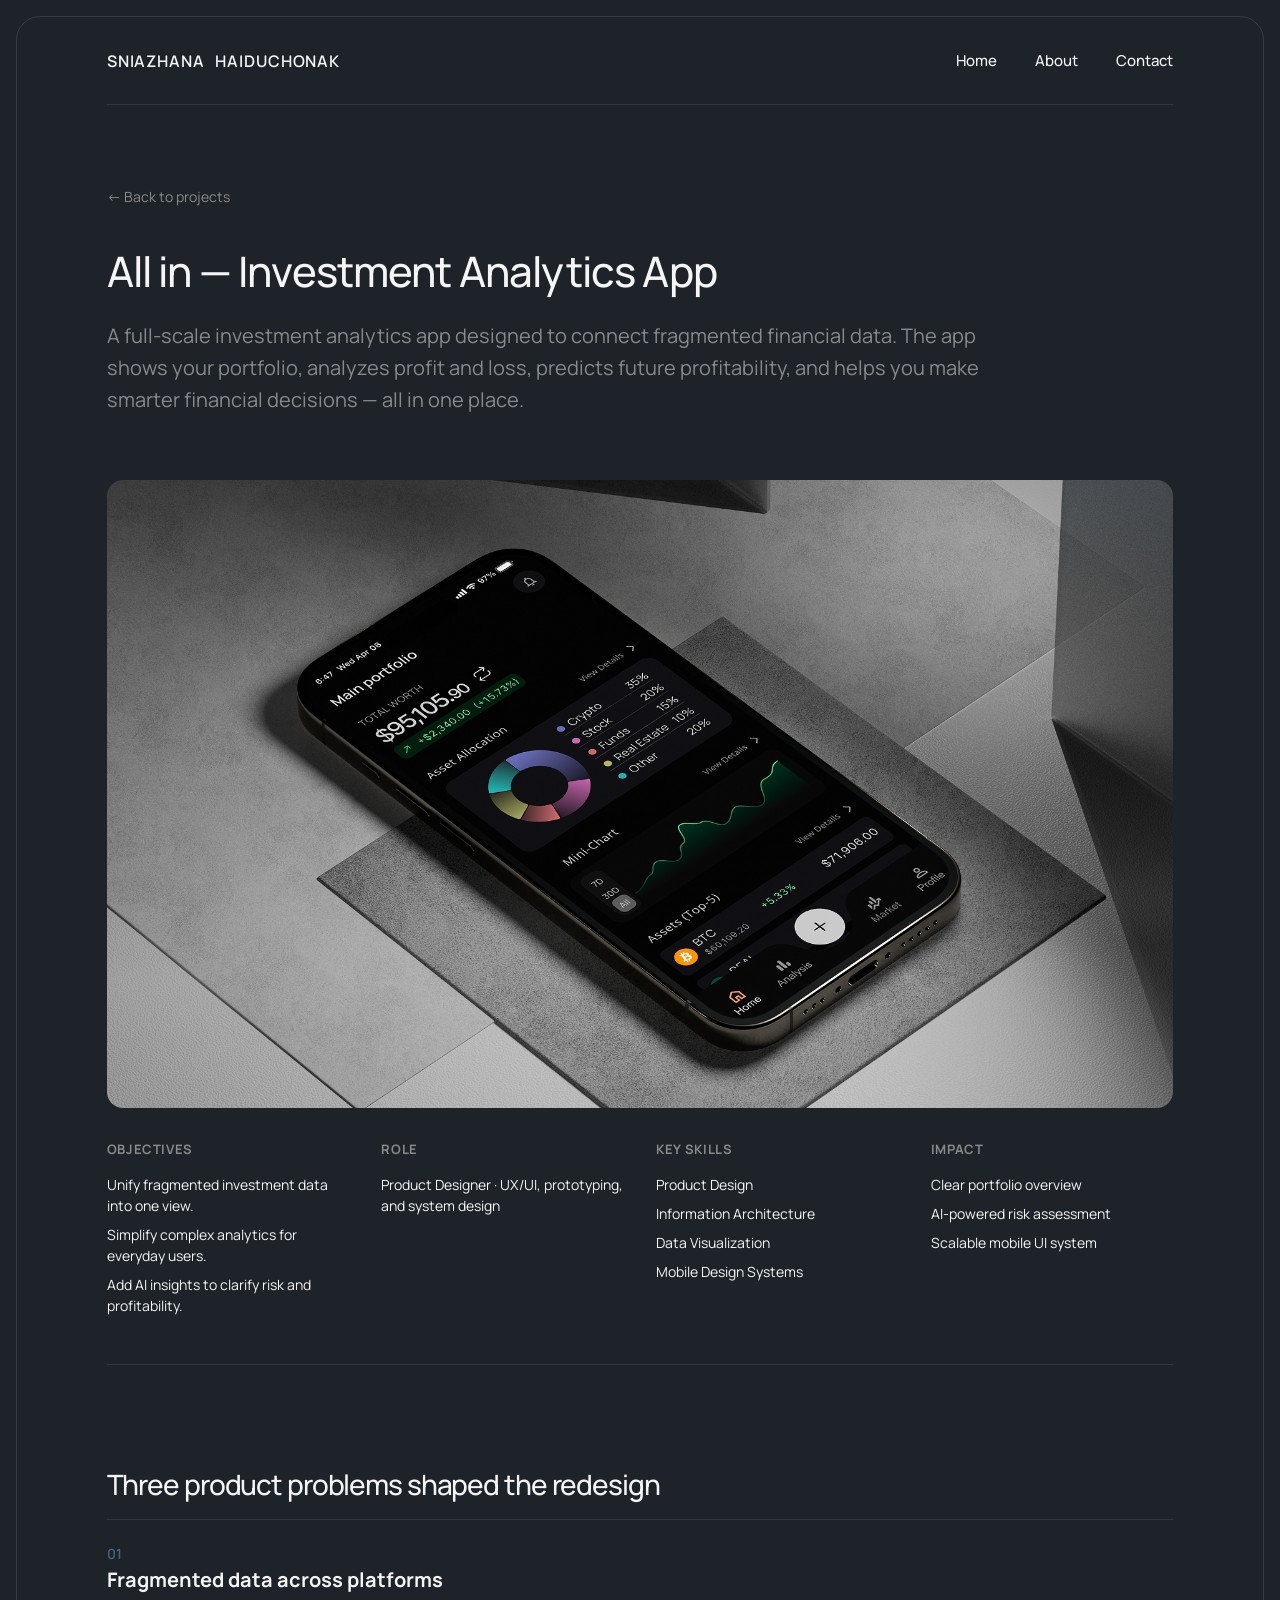
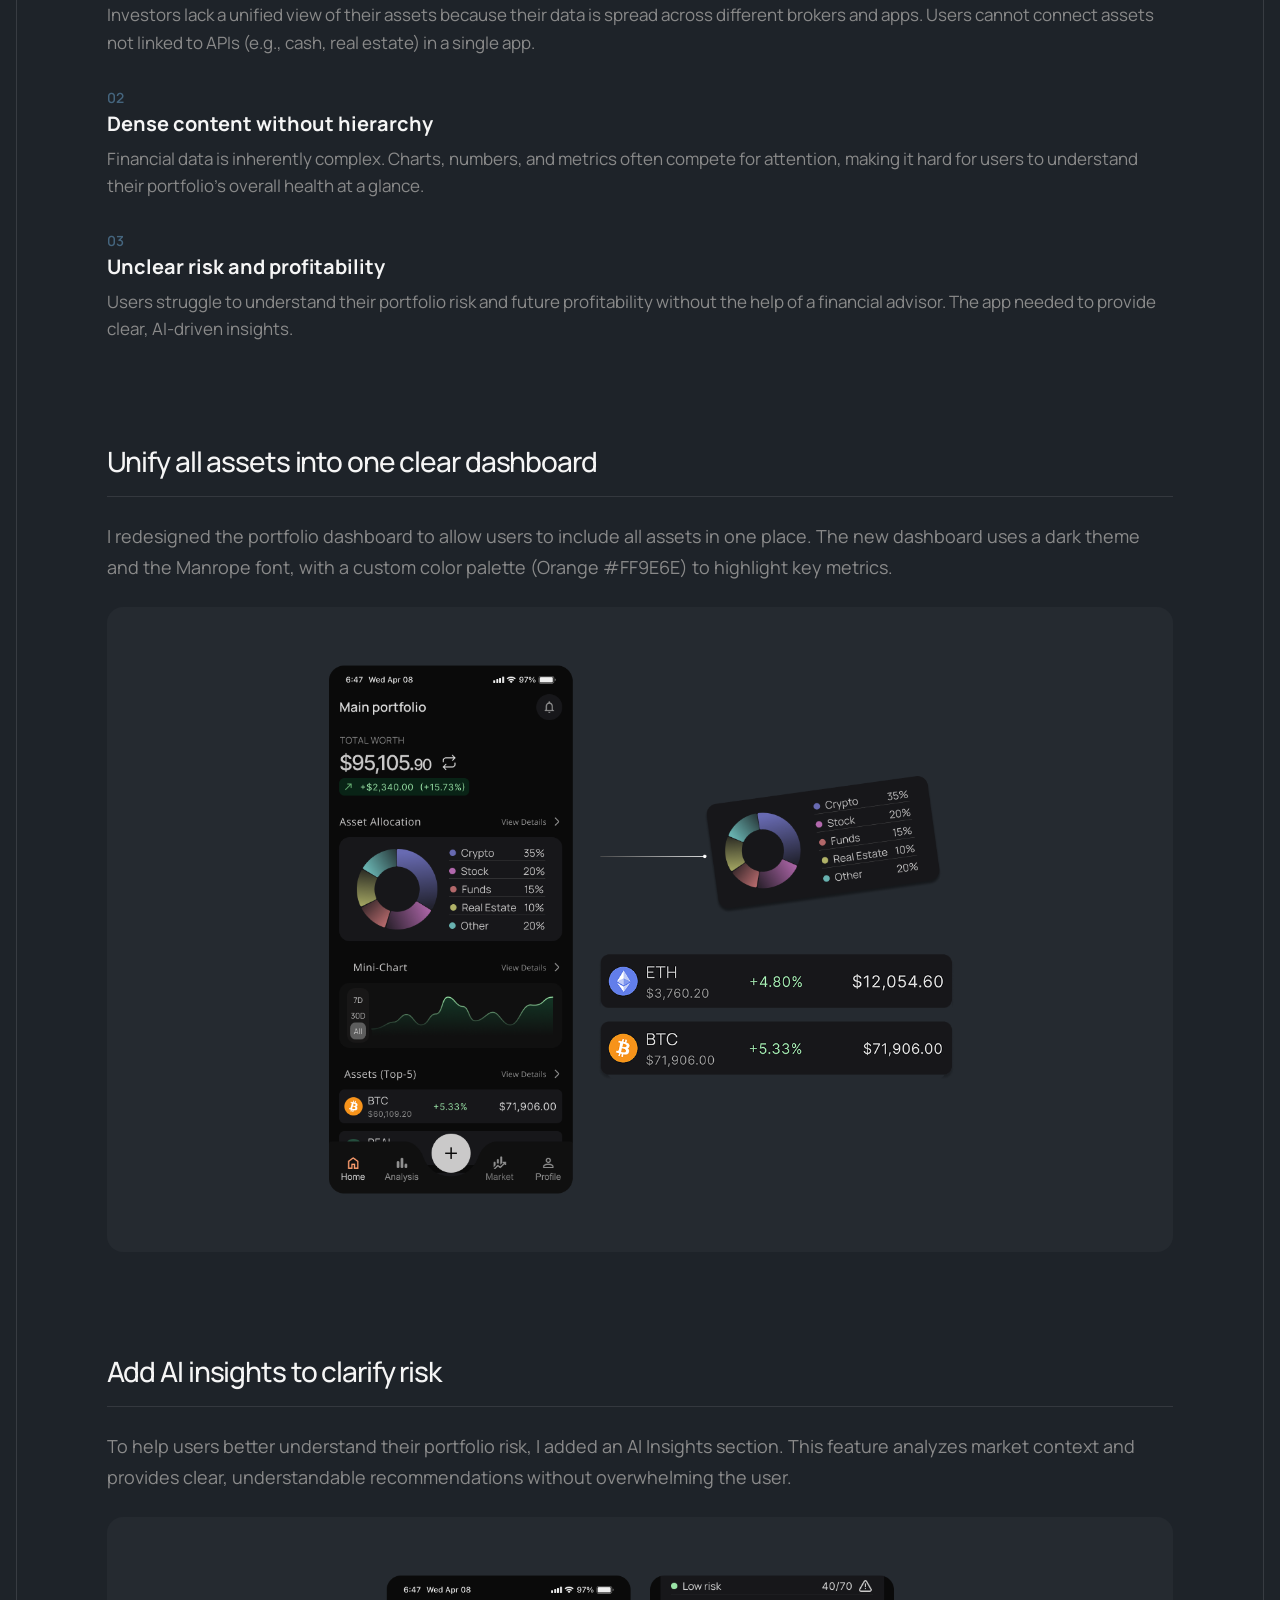
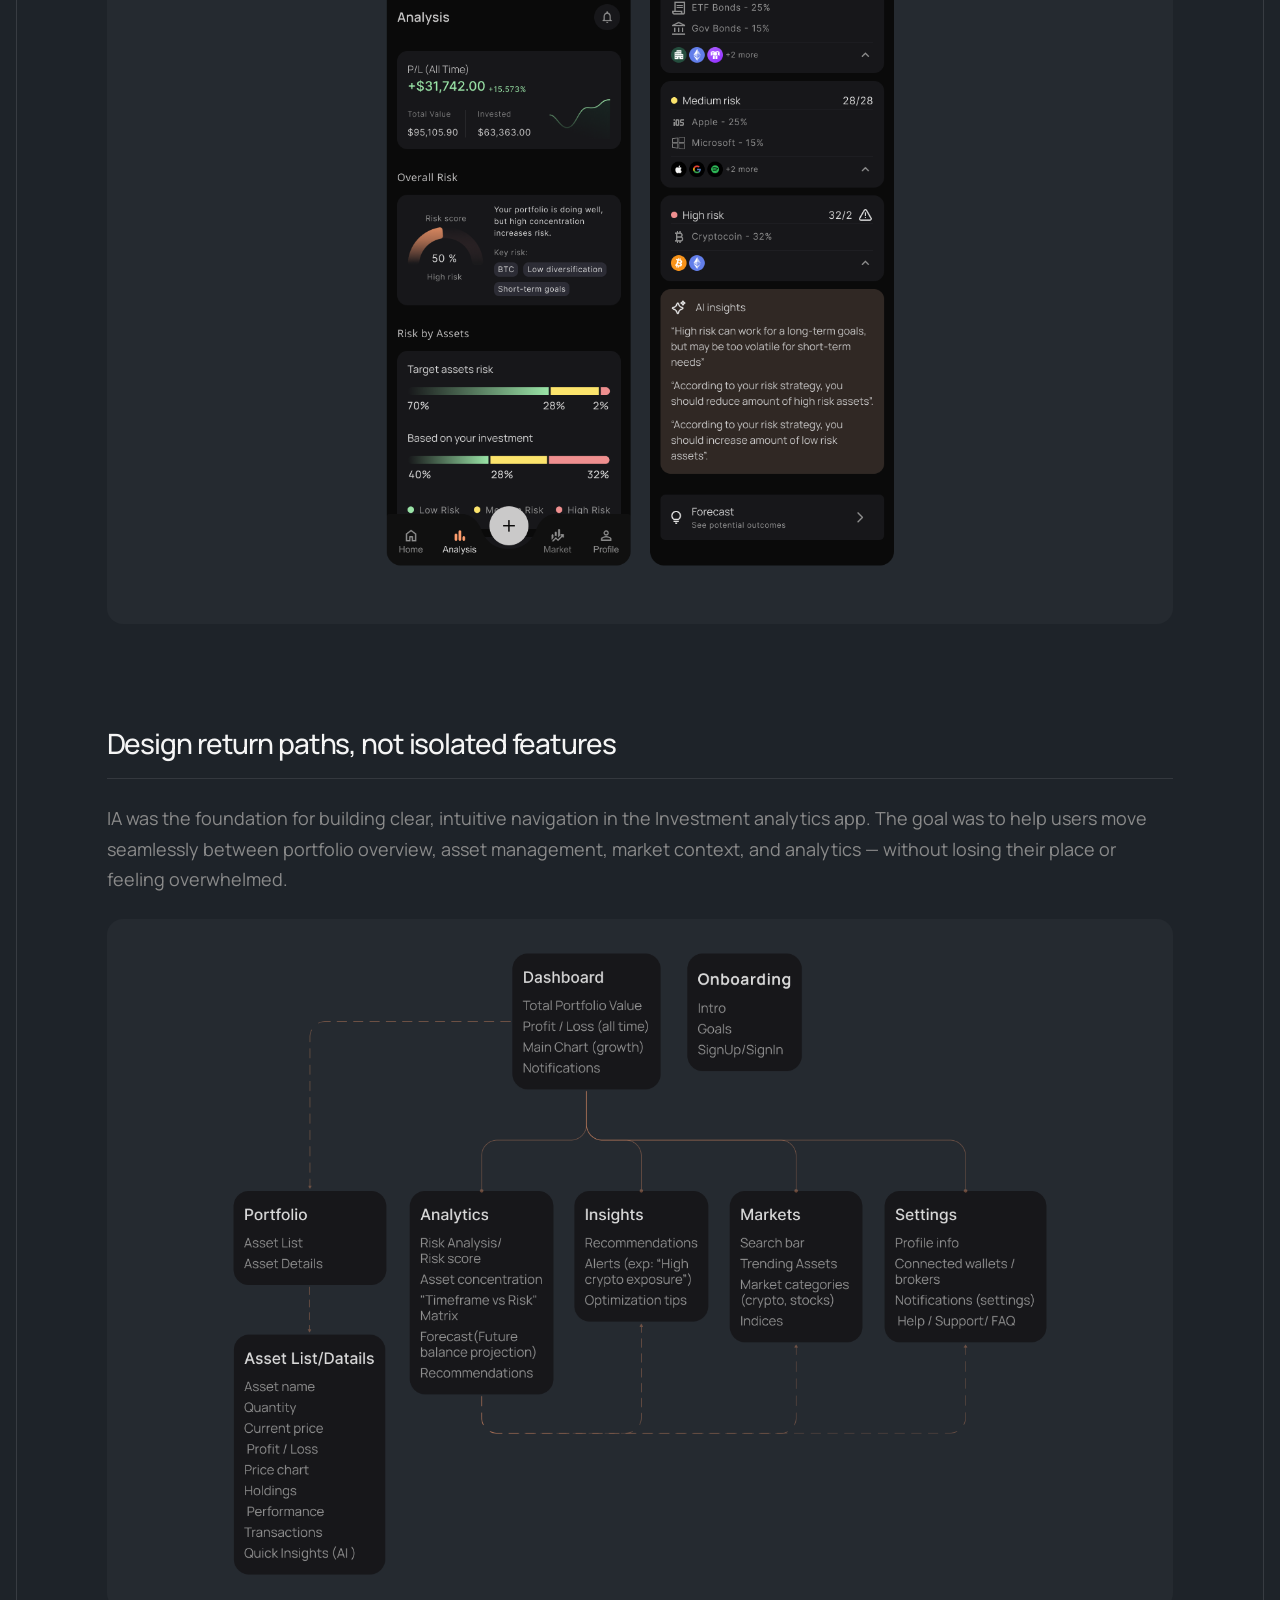
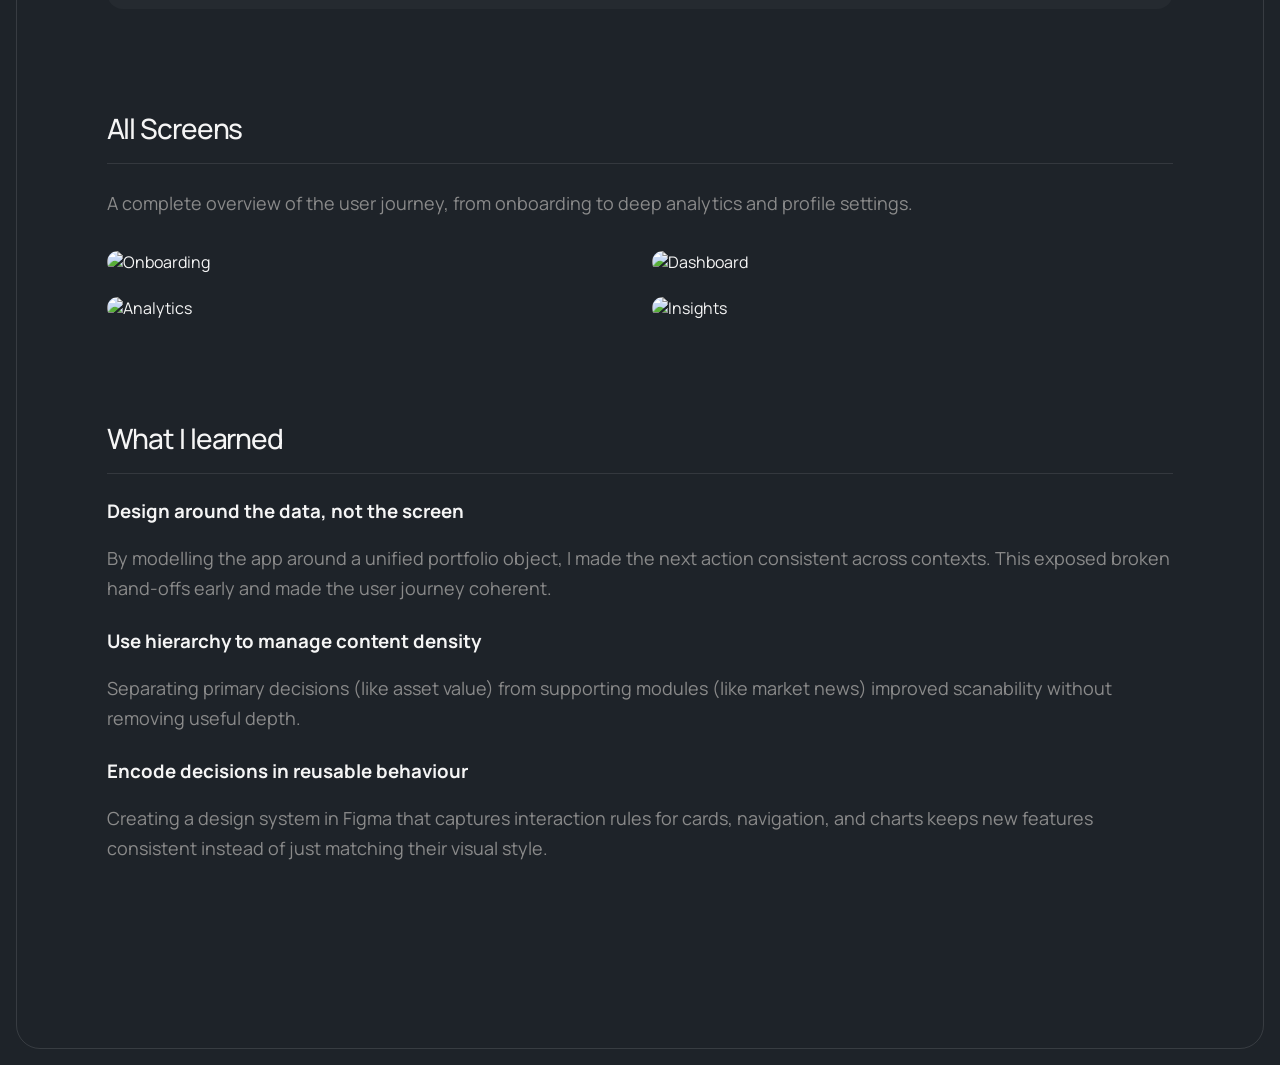
==== allin-case.html @ 17bd8b9f "Update allin-case.html" ====
<!doctype html>
<html lang="en">
<head>
  <meta charset="UTF-8">
  <meta name="viewport" content="width=device-width, initial-scale=1.0">
  <meta name="description" content="All in - Investment Analytics App Case Study">
  <title>All in — Case Study</title>
  <link rel="preconnect" href="https://fonts.googleapis.com">
  <link rel="preconnect" href="https://fonts.gstatic.com" crossorigin>
  <link href="https://fonts.googleapis.com/css2?family=Manrope:wght@400;500;600;700&display=swap" rel="stylesheet">
  <link rel="stylesheet" href="style.css">
    <style>
    /* =========================================
       СТИЛИ ДЛЯ СТРАНИЦЫ КЕЙСА ALL IN
       ========================================= */
    .case-hero { padding: 80px 0 40px; }
    
    .back-link { 
      display: inline-flex; 
      align-items: center; 
      gap: 8px; 
      color: var(--secondary); 
      font-size: 14px; 
      margin-bottom: 40px; 
      transition: color 0.2s ease; 
    }
    .back-link:hover { color: var(--primary); }
    
    .case-title { 
      font-size: clamp(28px, 4vw, 42px); 
      line-height: 1.2; 
      margin: 0 0 24px; 
      letter-spacing: -.02em; 
    }
    
    .case-intro { 
      font-size: 20px; 
      color: var(--secondary); 
      max-width: 900px; 
      line-height: 1.6; 
      margin-bottom: 64px; 
    }
    
    /* Блок Summary */
    .case-summary-grid {
      display: grid;
      grid-template-columns: repeat(4, 1fr);
      gap: 32px;
      margin-bottom: 80px;
      padding-bottom: 40px;
      border-bottom: 1px solid rgb(245 245 245 / 10%);
    }
    .summary-block h4 { 
      font-size: 13px; 
      text-transform: uppercase; 
      letter-spacing: 0.05em; 
      color: var(--secondary); 
      margin: 0 0 16px; 
    }
    .summary-block ul { list-style: none; padding: 0; margin: 0; }
    .summary-block li { 
      font-size: 14px; 
      line-height: 1.5; 
      color: var(--primary); 
      margin-bottom: 8px; 
    }
    .summary-block p { 
      font-size: 14px; 
      line-height: 1.5; 
      color: var(--primary); 
      margin: 0; 
    }

    /* Основной контент */
    .case-content { 
      max-width: 100%; /* Убираем сжатие до 1000px */
      margin: 0; 
      padding-bottom: 80px; 
    }
    
       .case-section { 
      margin-bottom: 64px; 
      max-width: 100%; /* Растягиваем на всю ширину */
    }
    
        .case-section h2 { 
      font-size: 28px; 
      margin-top: 100px; /* <--- Увеличили отступ сверху (было 64px) */
      margin-bottom: 24px; 
      border-bottom: 1px solid rgb(245 245 245 / 10%); 
      padding-bottom: 16px; 
      color: var(--primary);
    }
    
    .case-section p { 
      font-size: 18px; 
      line-height: 1.7; 
      color: var(--secondary); 
      margin-bottom: 24px; 
    }

    /* Блок проблем (Убрали линии и лишние отступы) */
    .problem-item { 
      margin-bottom: 32px; /* Компактный отступ между блоками */
      padding-left: 0; /* Убрали сдвиг вправо */
      border-left: none; /* Убрали линию слева */
    }
    .problem-item .problem-number { 
      font-size: 14px; 
      color: var(--accent); 
      font-weight: 600; 
      display: block; 
      margin-bottom: 4px; /* Текст ближе к цифре */
    }
    .problem-item h3 { 
      margin-top: 0; 
      margin-bottom: 8px; 
      font-size: 20px; 
      line-height: 1.3;
    }
    .problem-item p {
      margin-top: 0;
      margin-bottom: 0;
      font-size: 17px;
      line-height: 1.6;
      color: var(--secondary);
    }

    /* Картинки (Убрали серые рамки и подложки) */
    .case-image-full { 
      width: 100%; 
      border-radius: 16px; 
      margin-bottom: 32px; 
      border: none; /* Убрали рамку */
      background: transparent; /* Убрали серый фон */
      padding: 0; /* Убрали внутренние отступы */
      display: block; 
      object-fit: contain; 
    }

    /* Сетка для экранов приложения (All Screens) */
    .screens-grid {
      display: grid;
      grid-template-columns: repeat(2, 1fr);
      gap: 24px;
      margin-top: 32px;
    }
    .screens-grid img {
      width: 100%;
      height: auto;
      border-radius: 16px;
      border: none;
      background: transparent;
      padding: 0;
      display: block;
    }

    /* Адаптив */
    @media (max-width: 900px) {
      .case-summary-grid { grid-template-columns: 1fr 1fr; }
    }
    @media (max-width: 600px) {
      .case-summary-grid { grid-template-columns: 1fr; gap: 24px; }
      .screens-grid { grid-template-columns: 1fr; }
    }
  </style>
</head>
<body>
  <div class="site-frame">
    <header class="header">
      <a class="wordmark" href="index.html" aria-label="Homepage">SNIAZHANA HAIDUCHONAK</a>
      <nav class="navigation" aria-label="Main navigation">
        <a href="index.html">Home</a>
        <a href="index.html#about">About</a>
        <a href="index.html#contact">Contact</a>
      </nav>
    </header>

    <main class="case-hero">
      <a href="index.html" class="back-link">← Back to projects</a>
      
      <h1 class="case-title">All in — Investment Analytics App</h1>
      <p class="case-intro">
        A full-scale investment analytics app designed to connect fragmented financial data. 
        The app shows your portfolio, analyzes profit and loss, predicts future profitability, 
        and helps you make smarter financial decisions — all in one place.
      </p>

      <!-- Главная обложка -->
      <img class="case-image-full" src="images/allin-hero.png" alt="All in App Hero Image">

      <!-- Блок Summary -->
      <div class="case-summary-grid">
        <div class="summary-block">
          <h4>Objectives</h4>
          <ul>
            <li>Unify fragmented investment data into one view.</li>
            <li>Simplify complex analytics for everyday users.</li>
            <li>Add AI insights to clarify risk and profitability.</li>
          </ul>
        </div>
        <div class="summary-block">
          <h4>Role</h4>
          <p>Product Designer · UX/UI, prototyping, and system design</p>
        </div>
        <div class="summary-block">
          <h4>Key Skills</h4>
          <ul>
            <li>Product Design</li>
            <li>Information Architecture</li>
            <li>Data Visualization</li>
            <li>Mobile Design Systems</li>
          </ul>
        </div>
        <div class="summary-block">
          <h4>Impact</h4>
          <ul>
            <li>Clear portfolio overview</li>
            <li>AI-powered risk assessment</li>
            <li>Scalable mobile UI system</li>
          </ul>
        </div>
      </div>

      <div class="case-content">
        
        <!-- Проблемы -->
        <div class="case-section">
          <h2>Three product problems shaped the redesign</h2>
          
          <div class="problem-item">
            <span class="problem-number">01</span>
            <h3>Fragmented data across platforms</h3>
            <p>Investors lack a unified view of their assets because their data is spread across different brokers and apps. Users cannot connect assets not linked to APIs (e.g., cash, real estate) in a single app.</p>
          </div>

          <div class="problem-item">
            <span class="problem-number">02</span>
            <h3>Dense content without hierarchy</h3>
            <p>Financial data is inherently complex. Charts, numbers, and metrics often compete for attention, making it hard for users to understand their portfolio's overall health at a glance.</p>
          </div>

          <div class="problem-item">
            <span class="problem-number">03</span>
            <h3>Unclear risk and profitability</h3>
            <p>Users struggle to understand their portfolio risk and future profitability without the help of a financial advisor. The app needed to provide clear, AI-driven insights.</p>
          </div>
        </div>

        <!-- Решение 1 -->
        <div class="case-section">
          <h2>Unify all assets into one clear dashboard</h2>
          <p>I redesigned the portfolio dashboard to allow users to include all assets in one place. The new dashboard uses a dark theme and the Manrope font, with a custom color palette (Orange #FF9E6E) to highlight key metrics.</p>
          <img class="case-image-full" src="images/allin-solution.png" alt="Unified Dashboard" loading="lazy">
        </div>

        <!-- Решение 2 -->
        <div class="case-section">
          <h2>Add AI insights to clarify risk</h2>
          <p>To help users better understand their portfolio risk, I added an AI Insights section. This feature analyzes market context and provides clear, understandable recommendations without overwhelming the user.</p>
          <img class="case-image-full" src="images/allin-ai.png" alt="AI Insights" loading="lazy">
        </div>

        <!-- Решение 3 -->
        <div class="case-section">
          <h2>Design return paths, not isolated features</h2>
          <p>IA was the foundation for building clear, intuitive navigation in the Investment analytics app. The goal was to help users move seamlessly between portfolio overview, asset management, market context, and analytics — without losing their place or feeling overwhelmed.</p>
          <img class="case-image-full" src="images/allin-ia.png" alt="User Research and IA" loading="lazy">
        </div>

        <!-- Все экраны -->
        <div class="case-section">
          <h2>All Screens</h2>
          <p>A complete overview of the user journey, from onboarding to deep analytics and profile settings.</p>
          
          <div class="screens-grid">
            <!-- Замените эти картинки на ваши нарезанные экраны -->
            <img src="images/allin-screen-1.png" alt="Onboarding" loading="lazy">
            <img src="images/allin-screen-2.png" alt="Dashboard" loading="lazy">
            <img src="images/allin-screen-3.png" alt="Analytics" loading="lazy">
            <img src="images/allin-screen-4.png" alt="Insights" loading="lazy">
          </div>
        </div>

        <!-- Что я узнала -->
        <div class="case-section">
          <h2>What I learned</h2>
          
          <h3>Design around the data, not the screen</h3>
          <p>By modelling the app around a unified portfolio object, I made the next action consistent across contexts. This exposed broken hand-offs early and made the user journey coherent.</p>
          
          <h3>Use hierarchy to manage content density</h3>
          <p>Separating primary decisions (like asset value) from supporting modules (like market news) improved scanability without removing useful depth.</p>
          
          <h3>Encode decisions in reusable behaviour</h3>
          <p>Creating a design system in Figma that captures interaction rules for cards, navigation, and charts keeps new features consistent instead of just matching their visual style.</p>
        </div>

      </div>
    </main>
  </div>
</body>
</html>
---- style.css ----
@import url('https://fonts.googleapis.com/css2?family=Manrope:wght@400;500;600;700&display=swap');

:root {
  --background: #1E2329;
  --primary: #F5F5F5;
  --secondary: #8A8A8A;
  --accent: #45657E;
  --gutter: clamp(24px, 7vw, 100px);
}

* { box-sizing: border-box; }

html { scroll-behavior: smooth; }

body {
  margin: 0;
  background: var(--background);
  color: var(--primary);
  font-family: 'Manrope', sans-serif;
  -webkit-font-smoothing: antialiased;
}

a { color: inherit; text-decoration: none; }

.site-frame {
  width: min(100% - 32px, 1440px);
  min-height: calc(100vh - 32px);
  margin: 16px auto;
  padding: 0 var(--gutter);
  border: 1px solid rgb(245 245 245 / 12%);
  border-radius: 24px;
}

.header {
  min-height: 88px;
  display: flex;
  align-items: center;
  justify-content: space-between;
  gap: 24px;
  border-bottom: 1px solid rgb(245 245 245 / 10%);
}

.wordmark {
  font-size: 16px;
  font-weight: 600;
  letter-spacing: 0.06em;
  word-spacing: 0.35em;
}

.navigation {
  display: flex;
  align-items: center;
  gap: clamp(22px, 3vw, 42px);
}

.navigation a {
  font-size: 15px;
  font-weight: 500;
  transition: color .2s ease;
}

.navigation a:hover,
.hero-meta a:hover { color: var(--accent); }

.hero {
  min-height: min(790px, calc(100svh - 105px));
  padding: clamp(52px, 7vh, 78px) 0 28px;
  display: flex;
  flex-direction: column;
  align-items: flex-start;
}

.portrait {
  width: 92px;
  aspect-ratio: 1;
  margin-bottom: 34px;
  object-fit: cover;
  border-radius: 50%;
  border: 1px solid rgb(245 245 245 / 24%);
  background: rgb(245 245 245 / 10%);
}

.eyebrow {
  margin: 0 0 18px;
  color: var(--secondary);
  font-size: 16px;
  font-weight: 500;
  letter-spacing: .045em;
}

h1 {
  max-width: 1000px;
  margin: 0;
  font-size: clamp(40px, 4vw, 56px);
  font-weight: 500;
  line-height: 1.1;
  letter-spacing: -.04em;
}

.intro {
  max-width: 760px;
  margin: 26px 0 0;
  color: var(--primary);
  font-size: 20px;
  line-height: 1.55;
  font-weight: 400;
}

.button {
  min-height: 46px;
  margin-top: 38px;
  padding: 0 18px;
  display: inline-flex;
  align-items: center;
  gap: 18px;
  border: 1px solid var(--accent);
  border-radius: 999px;
  background: var(--accent);
  font-size: 15px;
  font-weight: 600;
  transition: transform .2s ease, background .2s ease;
}

.button:hover {
  background: #52748E;
  transform: translateY(-2px);
}

.hero-meta {
  width: 100%;
  margin-top: auto;
  padding-top: 54px;
  display: flex;
  justify-content: space-between;
  gap: 20px;
  color: var(--secondary);
  font-size: 13px;
  font-weight: 500;
  letter-spacing: .035em;
}

.hero-meta a { transition: color .2s ease; }

.section {
  min-height: 260px;
  padding: 48px 0 64px;
  border-top: 1px solid rgb(245 245 245 / 10%);
}

.section-heading {
  display: flex;
  justify-content: space-between;
  align-items: baseline;
  gap: 24px;
}

.section-note {
  margin: 0;
  color: var(--secondary);
  font-size: 16px;
  line-height: 1.6;
}

/* =========================================
   НОВЫЙ ФОРМАТ КЕЙСОВ (КАК У ANTON NEVIN)
   ========================================= */

.work-grid {
  margin-top: 42px;
  display: flex;
  flex-direction: column;
  gap: 80px;
}

.project-card-large {
  display: grid;
  grid-template-columns: 1fr 1.2fr;
  gap: 48px;
  align-items: center;
  background: rgb(245 245 245 / 3%);
  border-radius: 24px;
  padding: 48px;
  border: 1px solid rgb(245 245 245 / 8%);
  transition: border-color .3s ease;
}

.project-card-large:hover {
  border-color: rgb(245 245 245 / 20%);
}

.project-info {
  display: flex;
  flex-direction: column;
  align-items: flex-start;
}

.project-tags {
  display: flex;
  flex-wrap: wrap;
  gap: 8px;
  margin-bottom: 24px;
}

.project-tags span {
  font-size: 12px;
  font-weight: 500;
  padding: 4px 12px;
  background: rgb(245 245 245 / 10%);
  border-radius: 999px;
  color: var(--primary);
}

.project-heading {
  margin: 0 0 16px;
  font-size: clamp(24px, 3vw, 36px);
  font-weight: 500;
  line-height: 1.2;
  letter-spacing: -.02em;
  color: var(--primary);
}

.project-summary {
  margin: 0 0 24px;
  color: var(--secondary);
  font-size: 16px;
  line-height: 1.6;
}

.project-metrics {
  display: flex;
  flex-wrap: wrap;
  gap: 16px;
  margin-bottom: 32px;
}

.project-metrics span {
  font-size: 14px;
  font-weight: 500;
  color: var(--primary);
  display: flex;
  align-items: center;
  gap: 6px;
}

.project-metrics span::before {
  content: '✓';
  color: var(--accent);
  font-weight: 700;
}

.project-visual {
  width: 100%;
  border-radius: 16px;
  overflow: hidden;
  background: #2A3139;
  aspect-ratio: 4 / 3;
  border: 1px solid rgb(245 245 245 / 10%);
}

.project-visual img {
  width: 100%;
  height: 100%;
  object-fit: cover;
  display: block;
  transition: transform 0.5s ease;
}

.project-card-large:hover .project-visual img {
  transform: scale(1.03);
}

/* =========================================
   СЕКЦИЯ ABOUT
   ========================================= */

.about-grid {
  display: grid;
  grid-template-columns: 1fr 1fr;
  gap: 60px;
  margin-top: 42px;
  width: 100%;
}

.about-text, 
.about-details {
  min-width: 0;
}

.about-text p {
  margin-bottom: 20px;
}

.about-text p:last-child {
  margin-bottom: 0;
}

.detail-group {
  margin-bottom: 40px;
}

.detail-group:last-child {
  margin-bottom: 0;
}

.detail-title {
  font-size: 13px;
  font-weight: 600;
  letter-spacing: 0.05em;
  color: var(--primary);
  margin-bottom: 16px;
  text-transform: uppercase;
  border-bottom: 1px solid rgb(245 245 245 / 12%);
  padding-bottom: 8px;
}

.detail-list {
  list-style: none;
  padding: 0;
  margin: 0;
  display: flex;
  flex-direction: column;
  gap: 16px;
}

.detail-list li {
  font-size: 14px;
  line-height: 1.5;
  color: var(--secondary);
  overflow-wrap: break-word; 
  word-wrap: break-word;
}

.detail-list strong {
  color: var(--primary);
  font-weight: 500;
}

.detail-list .date {
  font-size: 13px;
  opacity: 0.7;
  margin-top: 2px;
  display: inline-block;
}

h2 {
  margin: 32px 0 14px;
  font-size: clamp(36px, 5vw, 64px);
  font-weight: 500;
  letter-spacing: -.04em;
}

/* =========================================
   МЕДИА-ЗАПРОСЫ
   ========================================= */

@media (max-width: 900px) {
  .project-card-large {
    grid-template-columns: 1fr;
    padding: 32px;
    gap: 32px;
  }
}

@media (max-width: 800px) {
  .about-grid {
    grid-template-columns: 1fr;
    gap: 40px;
  }
}

@media (max-width: 700px) {
  .site-frame {
    width: calc(100% - 20px);
    min-height: calc(100svh - 20px);
    margin: 10px auto;
    padding: 0 22px;
    border-radius: 18px;
  }

  .header { min-height: 74px; }
  .navigation { gap: 15px; }
  .navigation a { font-size: 14px; }
  .hero { min-height: calc(100svh - 94px); padding-top: 48px; }
  .portrait { width: 76px; margin-bottom: 28px; }
  .eyebrow { font-size: 13px; }
  h1 { font-size: clamp(36px, 8.8vw, 50px); }
  .intro { margin-top: 20px; font-size: 17px; }
  .hero-meta { font-size: 11px; }
  .section-heading { display: block; }
  .section-note { font-size: 14px; }
}

@media (max-width: 390px) {
  .wordmark { font-size: 13px; }
  .navigation { gap: 11px; }
  .navigation a { font-size: 13px; }
  .hero-meta { flex-direction: column; }
}
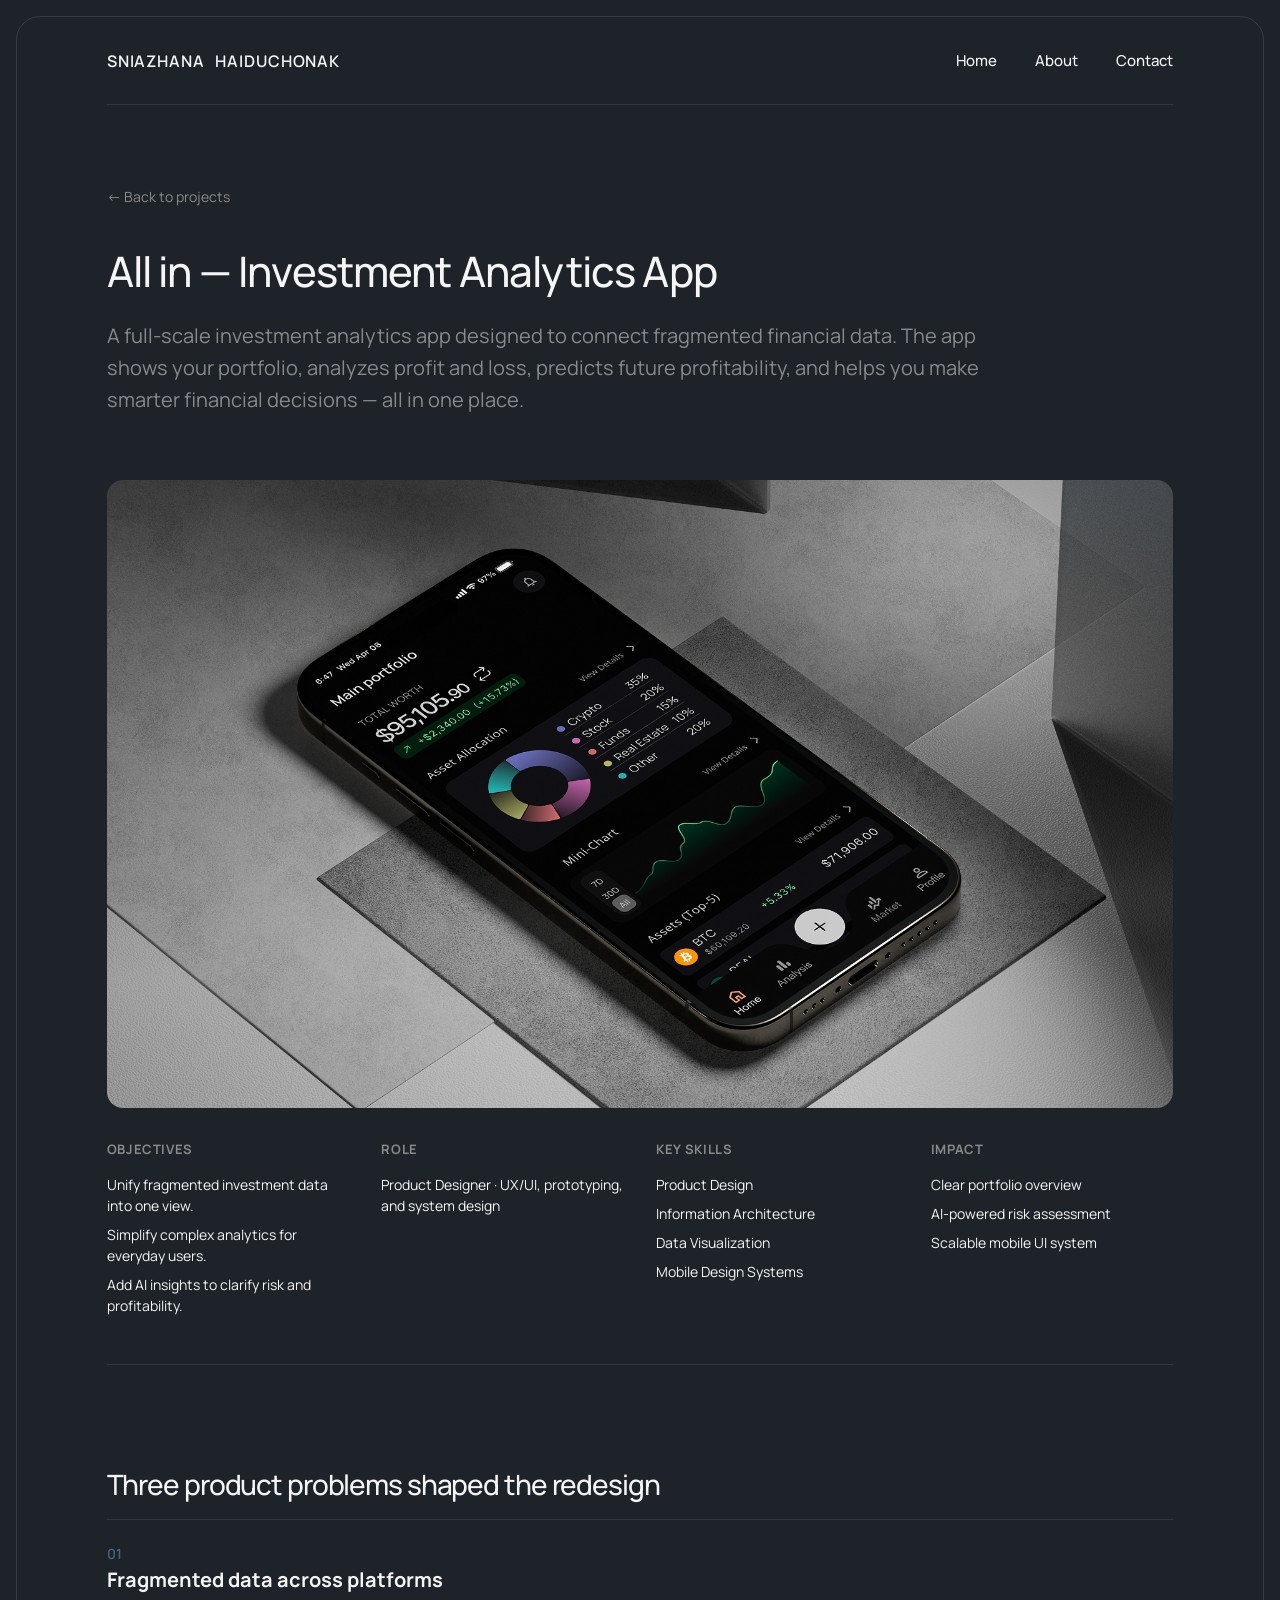
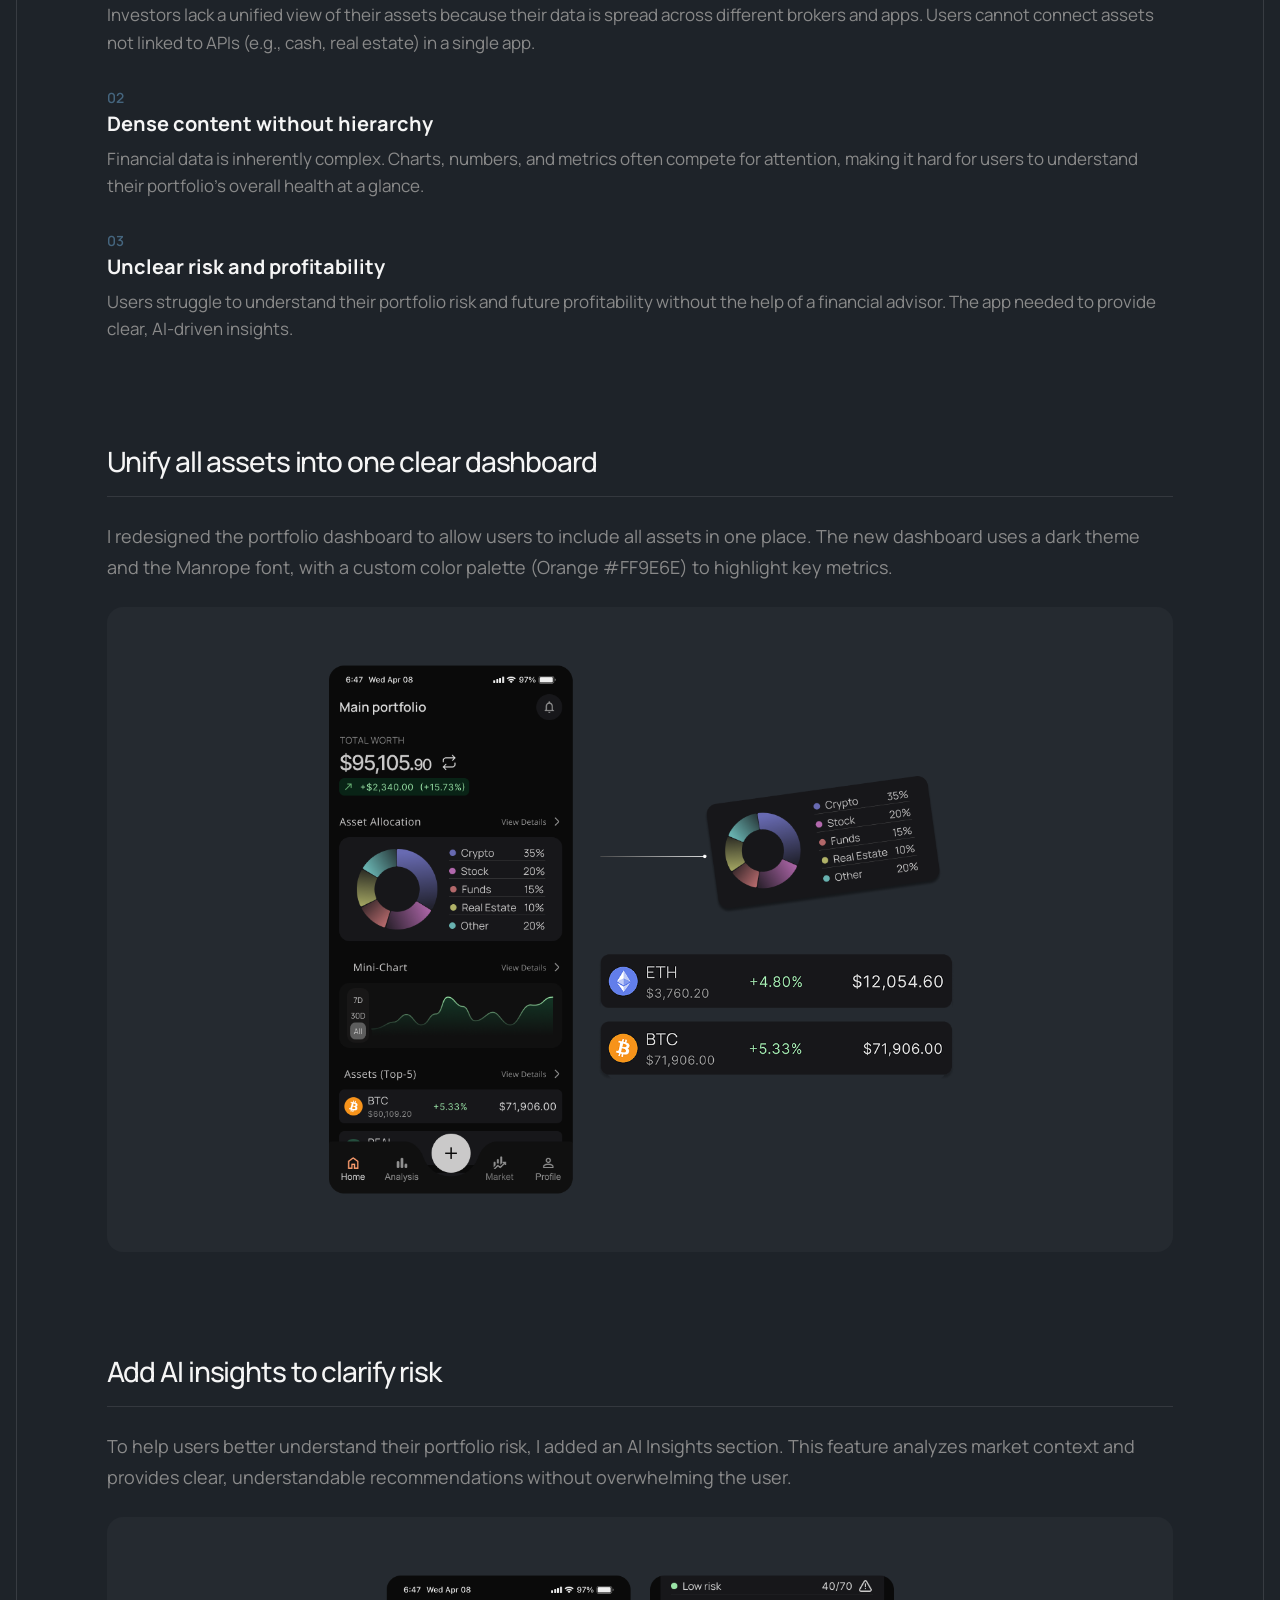
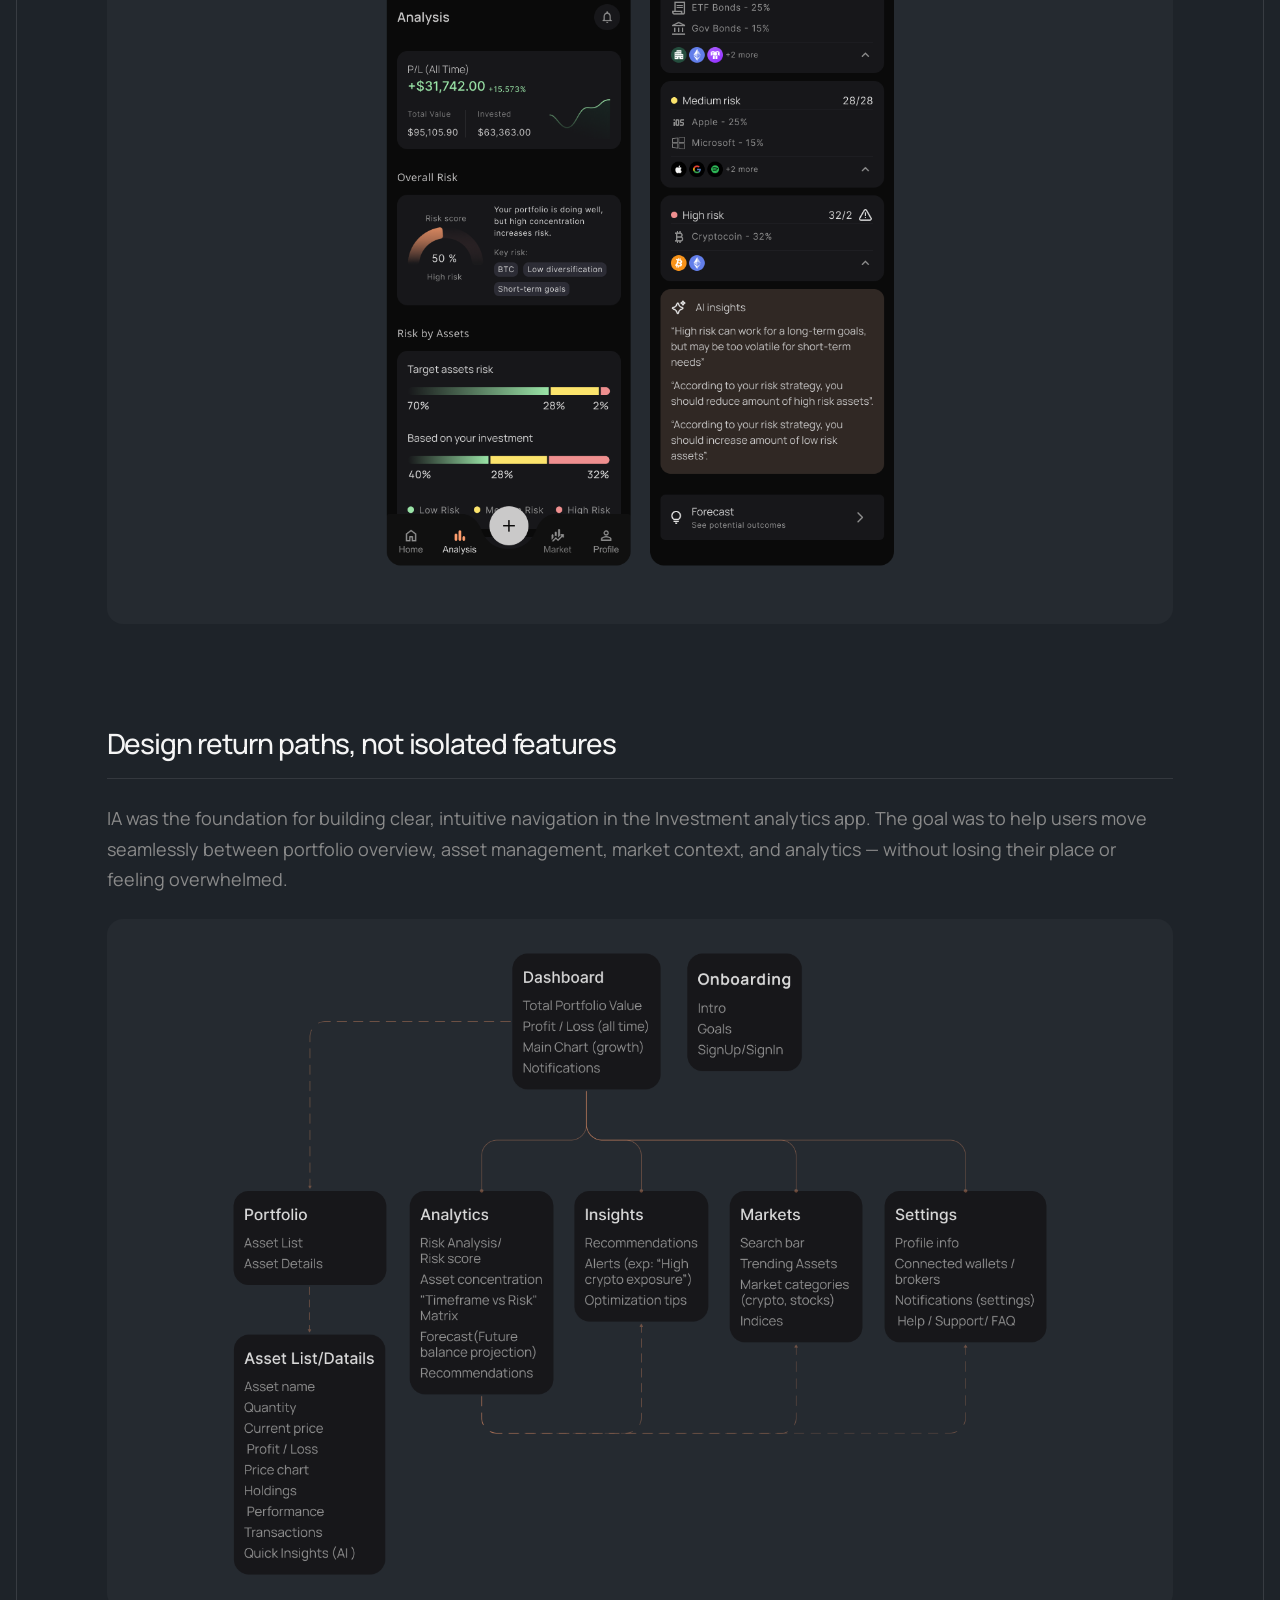
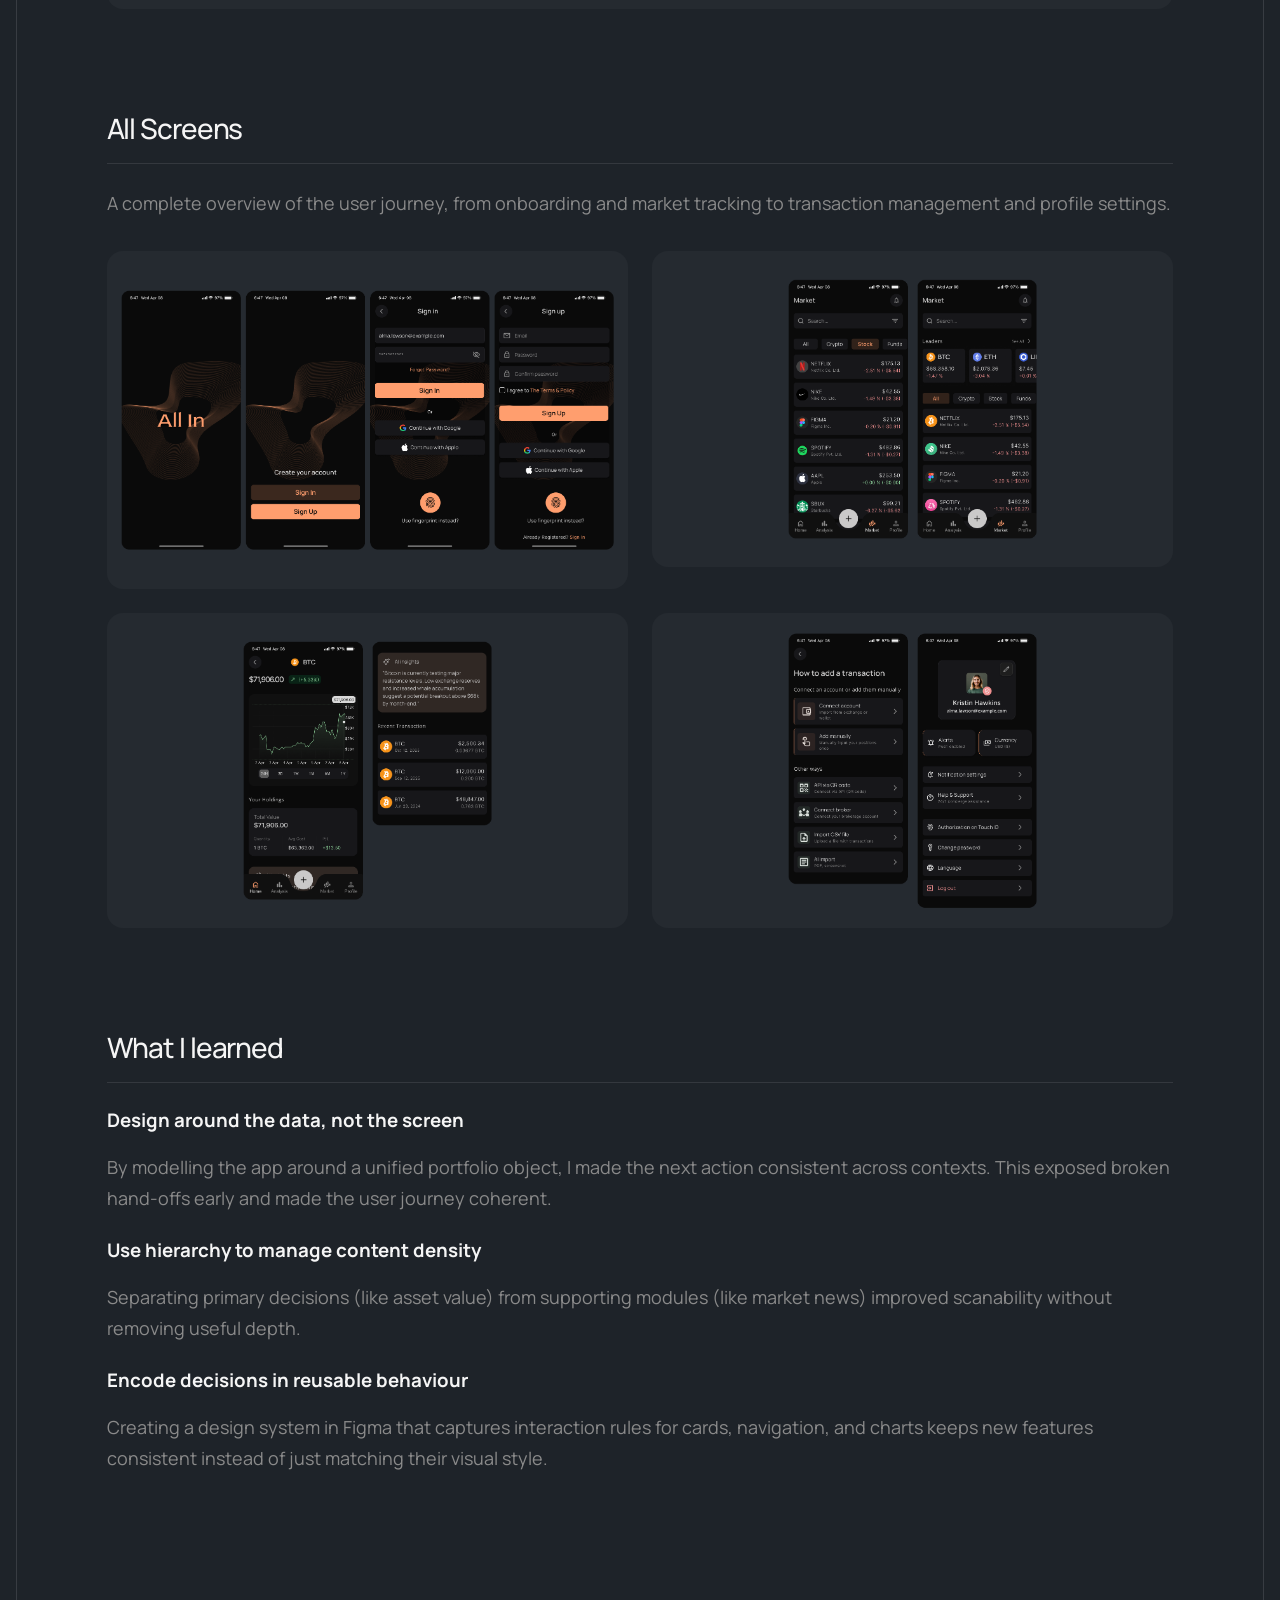
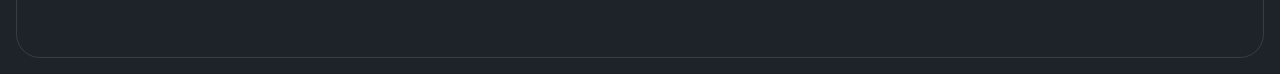
==== commit 4fa731a4: "Update allin-case.html" ====
--- a/allin-case.html
+++ b/allin-case.html
@@ -271,14 +271,14 @@
         <!-- Все экраны -->
         <div class="case-section">
           <h2>All Screens</h2>
-          <p>A complete overview of the user journey, from onboarding to deep analytics and profile settings.</p>
+          <p>A complete overview of the user journey, from onboarding and market tracking to transaction management and profile settings.</p>
           
           <div class="screens-grid">
             <!-- Замените эти картинки на ваши нарезанные экраны -->
-            <img src="images/allin-screen-1.png" alt="Onboarding" loading="lazy">
-            <img src="images/allin-screen-2.png" alt="Dashboard" loading="lazy">
-            <img src="images/allin-screen-3.png" alt="Analytics" loading="lazy">
-            <img src="images/allin-screen-4.png" alt="Insights" loading="lazy">
+            <img src="images/allin-onboarding.png" alt="Onboarding and Sign In="lazy">
+            <img src="images/allin-market.png" alt="Market and Search="lazy">
+            <img src="images/allin-asset.png" alt="Asset Details and AI Insights="lazy">
+            <img src="images/allin-settings_transactions.png" alt="Transactions and Profile="lazy">
           </div>
         </div>
 
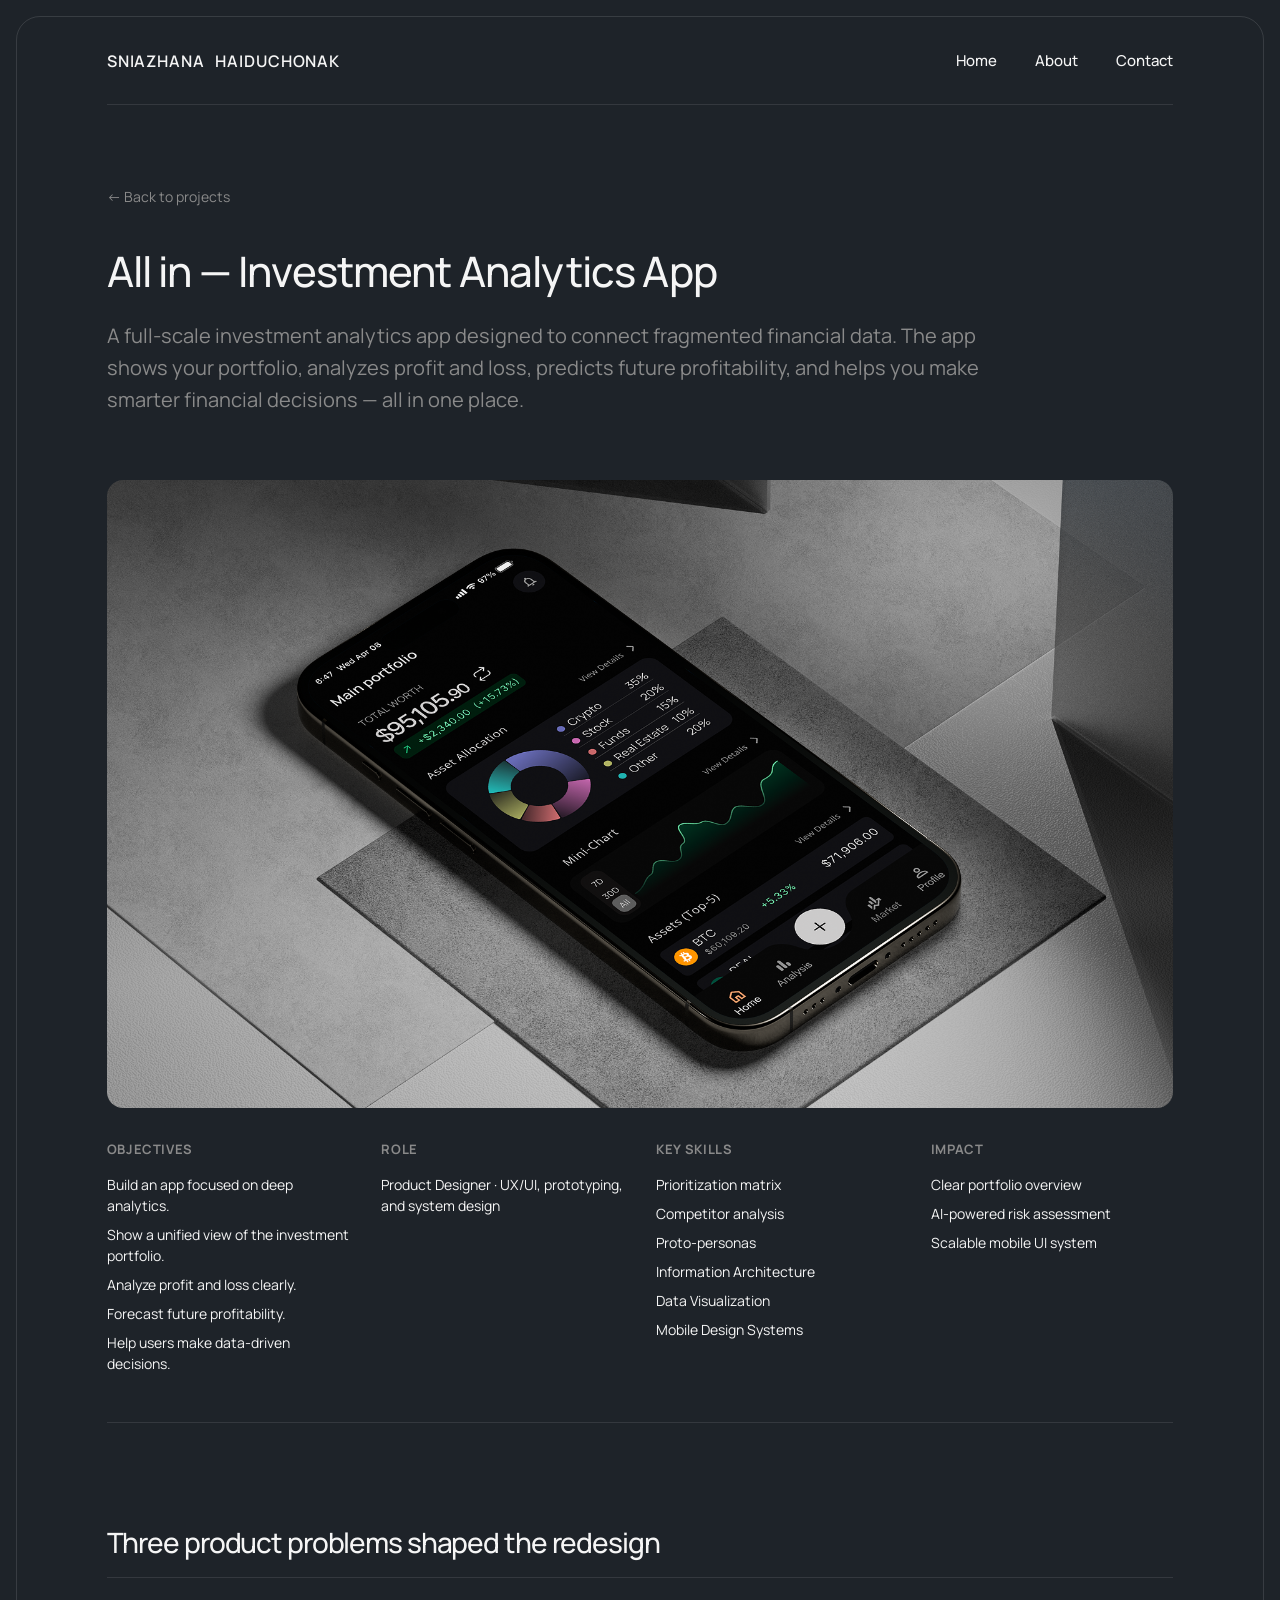
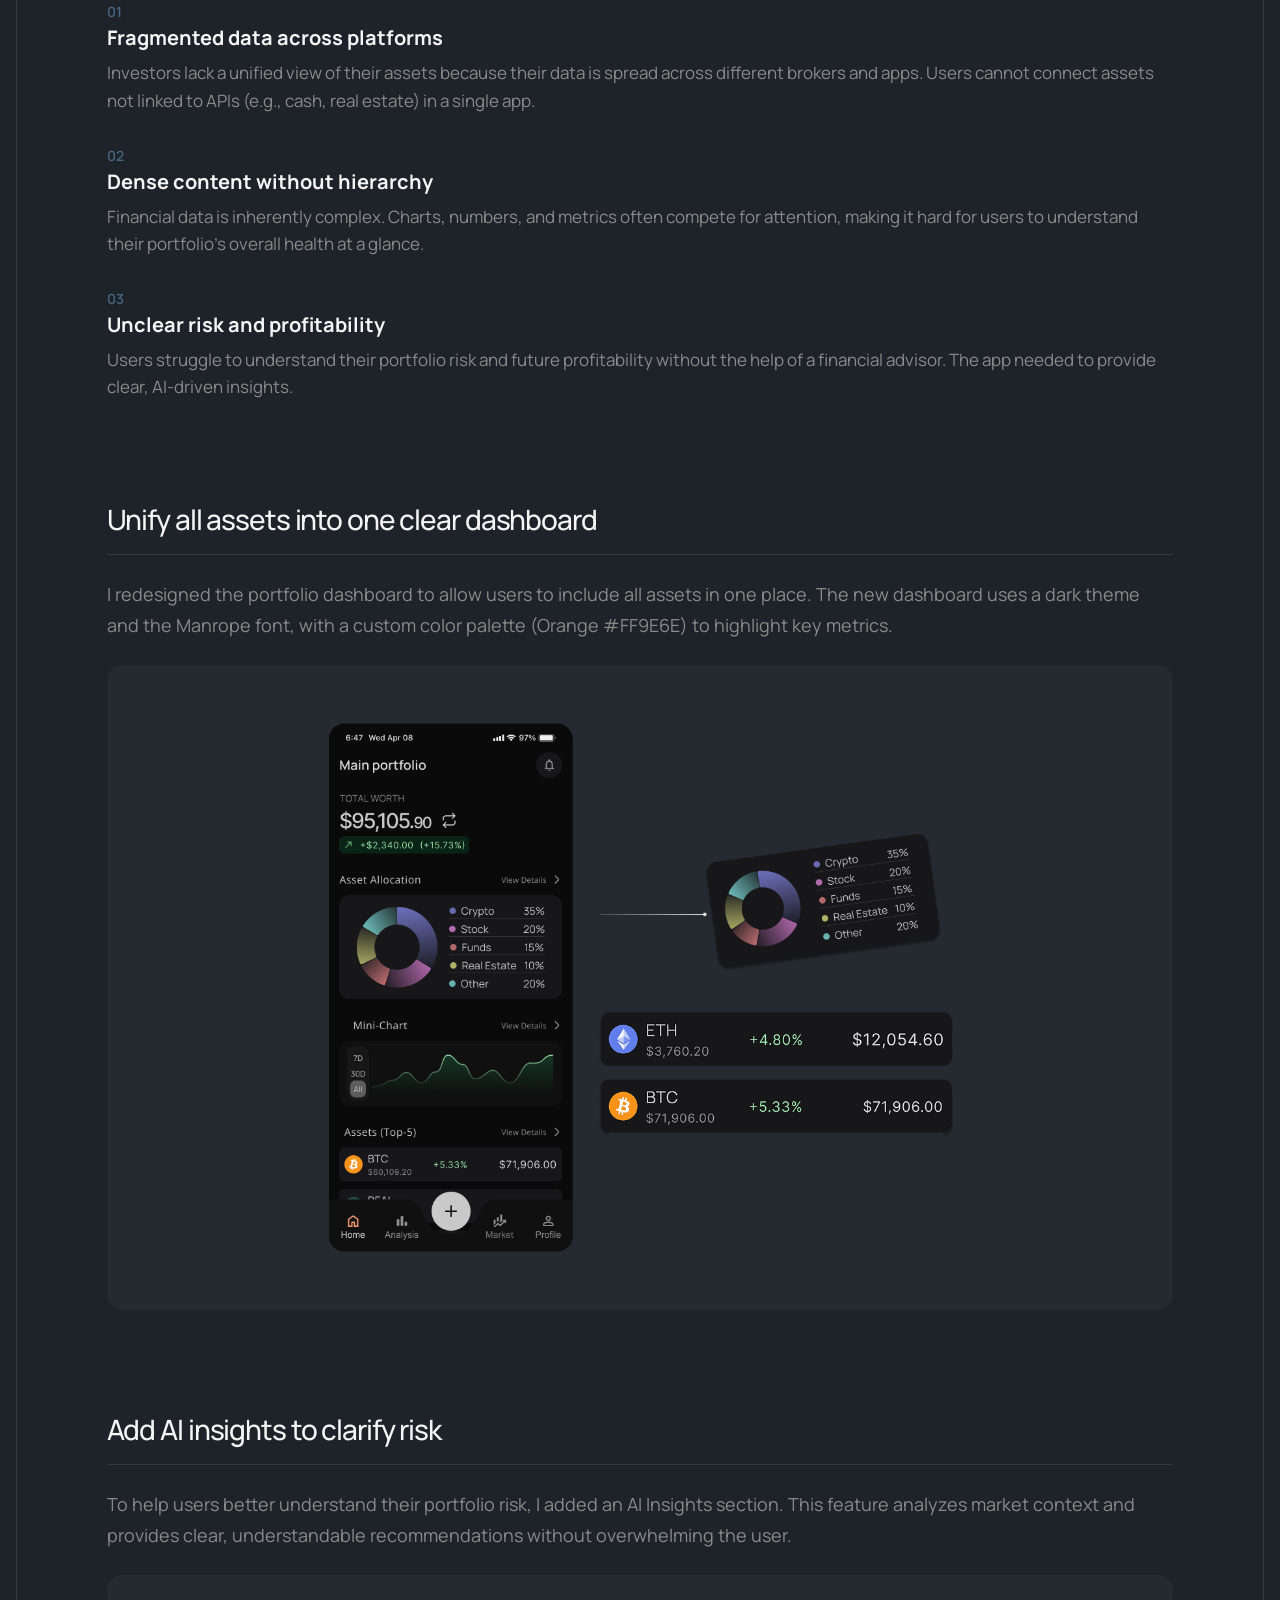
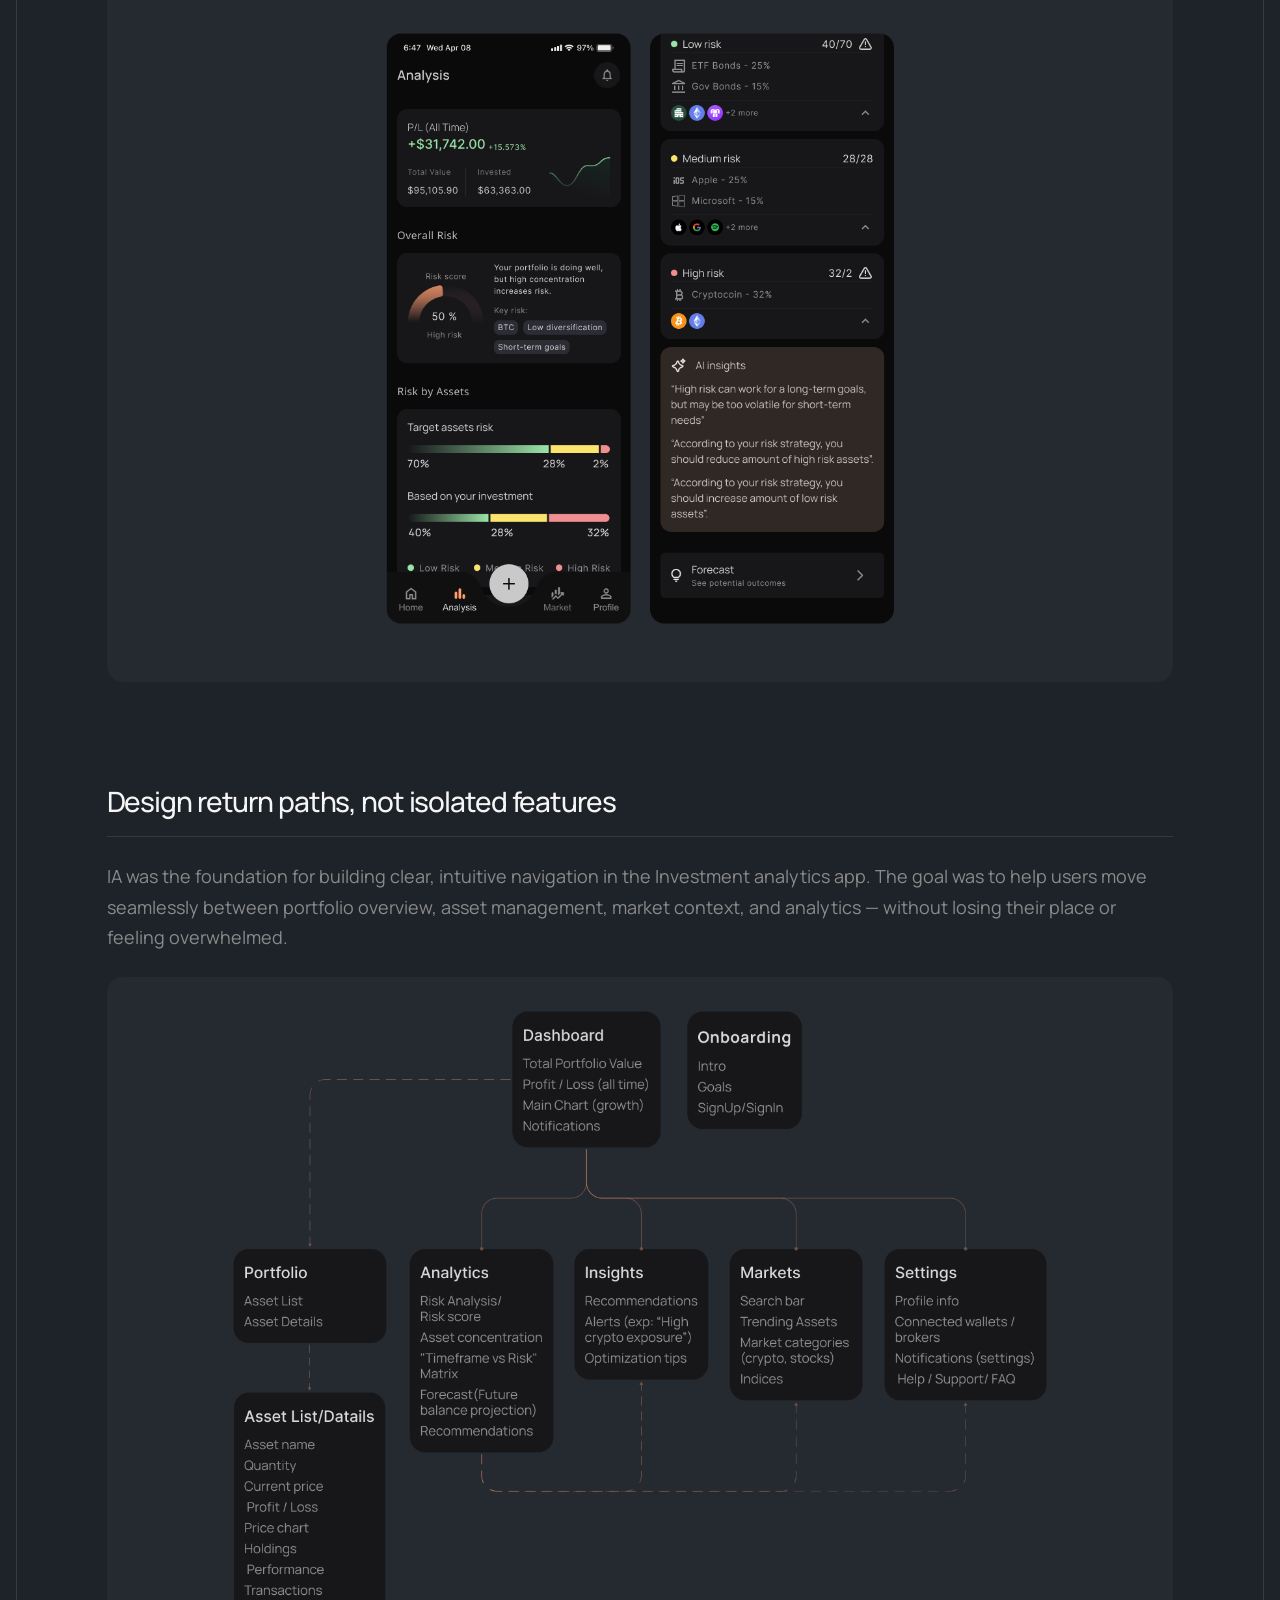
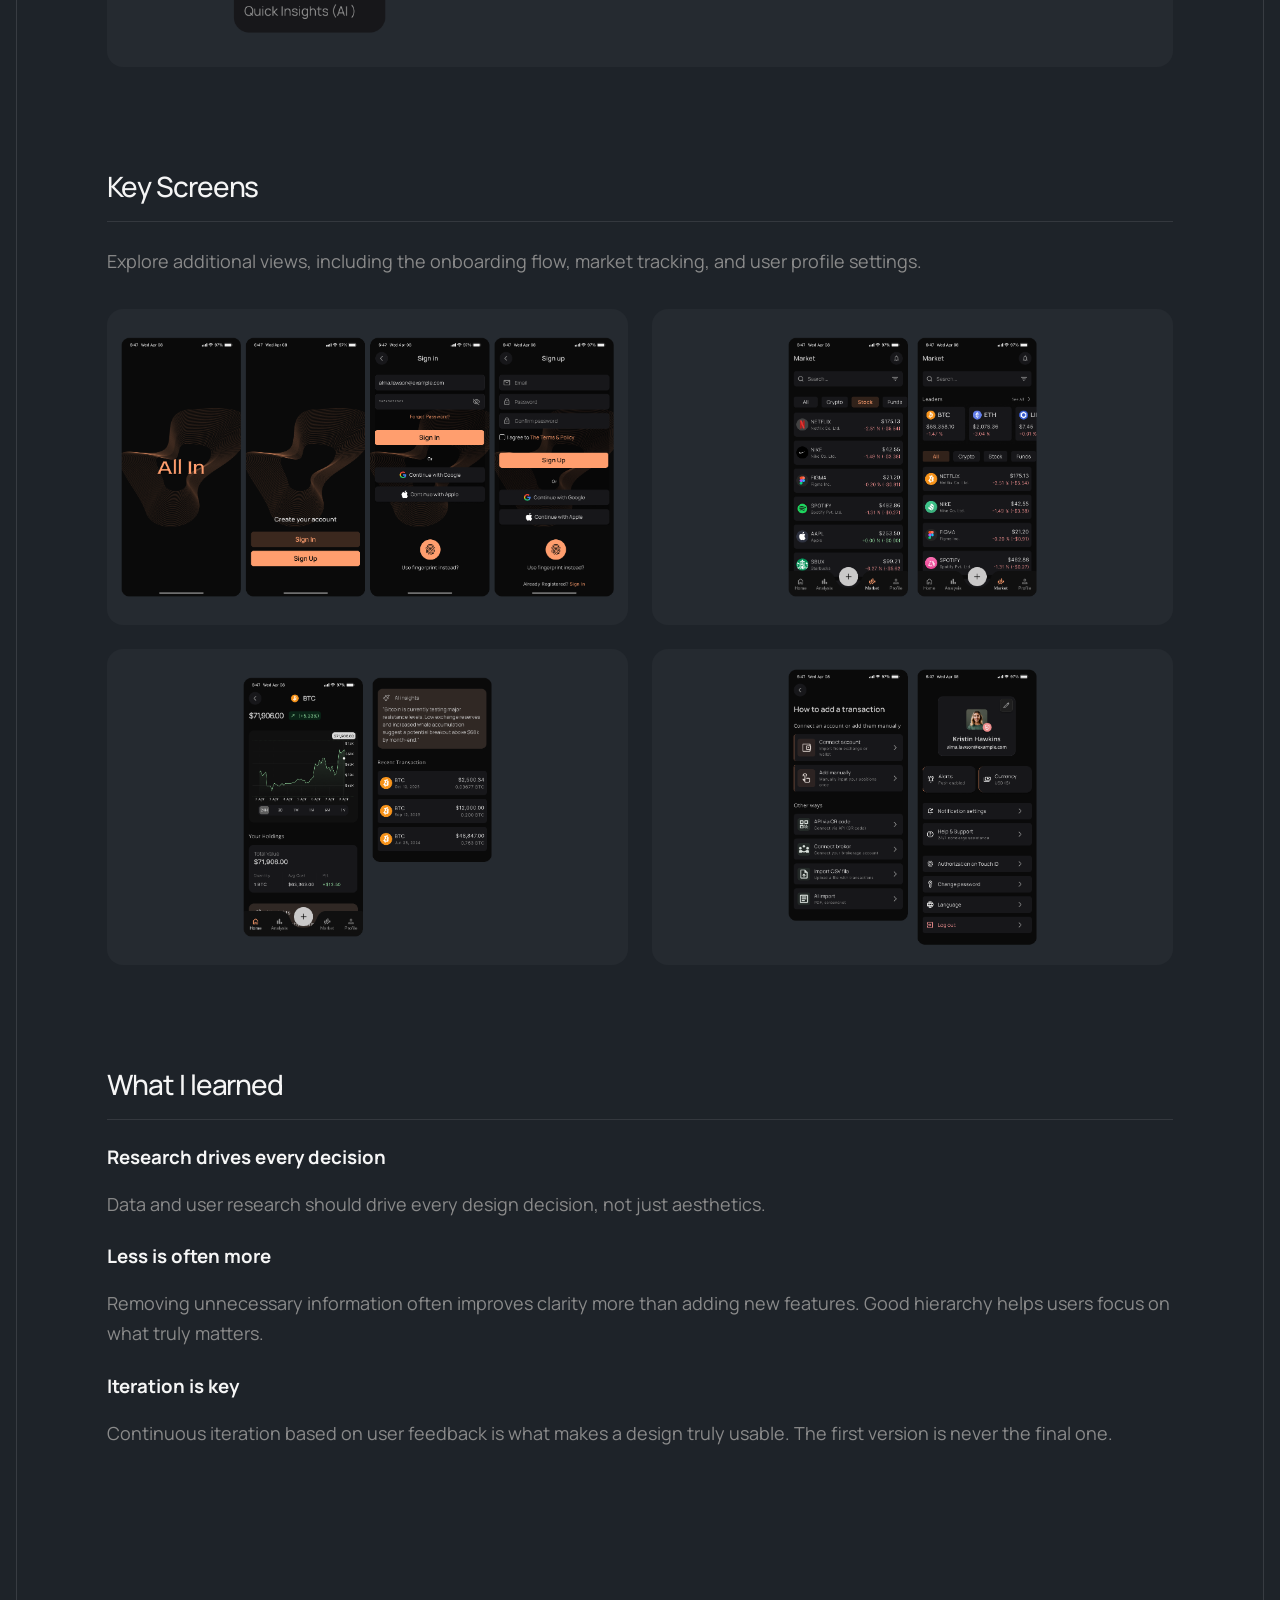
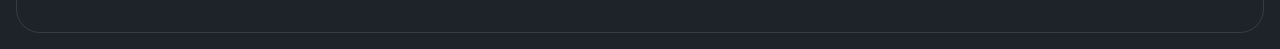
==== commit 112dcd77: "Update allin-case.html" ====
--- a/allin-case.html
+++ b/allin-case.html
@@ -194,9 +194,11 @@
         <div class="summary-block">
           <h4>Objectives</h4>
           <ul>
-            <li>Unify fragmented investment data into one view.</li>
-            <li>Simplify complex analytics for everyday users.</li>
-            <li>Add AI insights to clarify risk and profitability.</li>
+            <li>Build an app focused on deep analytics.</li>
+            <li>Show a unified view of the investment portfolio.</li>
+            <li>Analyze profit and loss clearly.</li>
+            <li>Forecast future profitability.</li>
+            <li>Help users make data-driven decisions.</li>
           </ul>
         </div>
         <div class="summary-block">
@@ -206,7 +208,9 @@
         <div class="summary-block">
           <h4>Key Skills</h4>
           <ul>
-            <li>Product Design</li>
+            <li>Prioritization matrix</li>
+            <li>Competitor analysis</li>
+            <li>Proto-personas</li>
             <li>Information Architecture</li>
             <li>Data Visualization</li>
             <li>Mobile Design Systems</li>
@@ -270,15 +274,15 @@
 
         <!-- Все экраны -->
         <div class="case-section">
-          <h2>All Screens</h2>
-          <p>A complete overview of the user journey, from onboarding and market tracking to transaction management and profile settings.</p>
+          <h2>Key Screens</h2>
+          <p>Explore additional views, including the onboarding flow, market tracking, and user profile settings.</p>
           
           <div class="screens-grid">
             <!-- Замените эти картинки на ваши нарезанные экраны -->
-            <img src="images/allin-onboarding.png" alt="Onboarding and Sign In="lazy">
-            <img src="images/allin-market.png" alt="Market and Search="lazy">
-            <img src="images/allin-asset.png" alt="Asset Details and AI Insights="lazy">
-            <img src="images/allin-settings_transactions.png" alt="Transactions and Profile="lazy">
+            <img src="images/allin-onboarding.png" alt="Onboarding and Sign In" loading="lazy">
+            <img src="images/allin-market.png" alt="Market and Search" loading="lazy">
+            <img src="images/allin-asset.png" alt="Asset Details and AI Insights" loading="lazy">
+            <img src="images/allin-settings_transactions.png" alt="Transactions and Profile" loading="lazy">
           </div>
         </div>
 
@@ -286,14 +290,14 @@
         <div class="case-section">
           <h2>What I learned</h2>
           
-          <h3>Design around the data, not the screen</h3>
-          <p>By modelling the app around a unified portfolio object, I made the next action consistent across contexts. This exposed broken hand-offs early and made the user journey coherent.</p>
-          
-          <h3>Use hierarchy to manage content density</h3>
-          <p>Separating primary decisions (like asset value) from supporting modules (like market news) improved scanability without removing useful depth.</p>
-          
-          <h3>Encode decisions in reusable behaviour</h3>
-          <p>Creating a design system in Figma that captures interaction rules for cards, navigation, and charts keeps new features consistent instead of just matching their visual style.</p>
+          <h3>Research drives every decision</h3>
+          <p>Data and user research should drive every design decision, not just aesthetics.</p>
+          
+          <h3>Less is often more</h3>
+          <p>Removing unnecessary information often improves clarity more than adding new features. Good hierarchy helps users focus on what truly matters.</p>
+          
+          <h3>Iteration is key</h3>
+          <p>Continuous iteration based on user feedback is what makes a design truly usable. The first version is never the final one.</p>
         </div>
 
       </div>
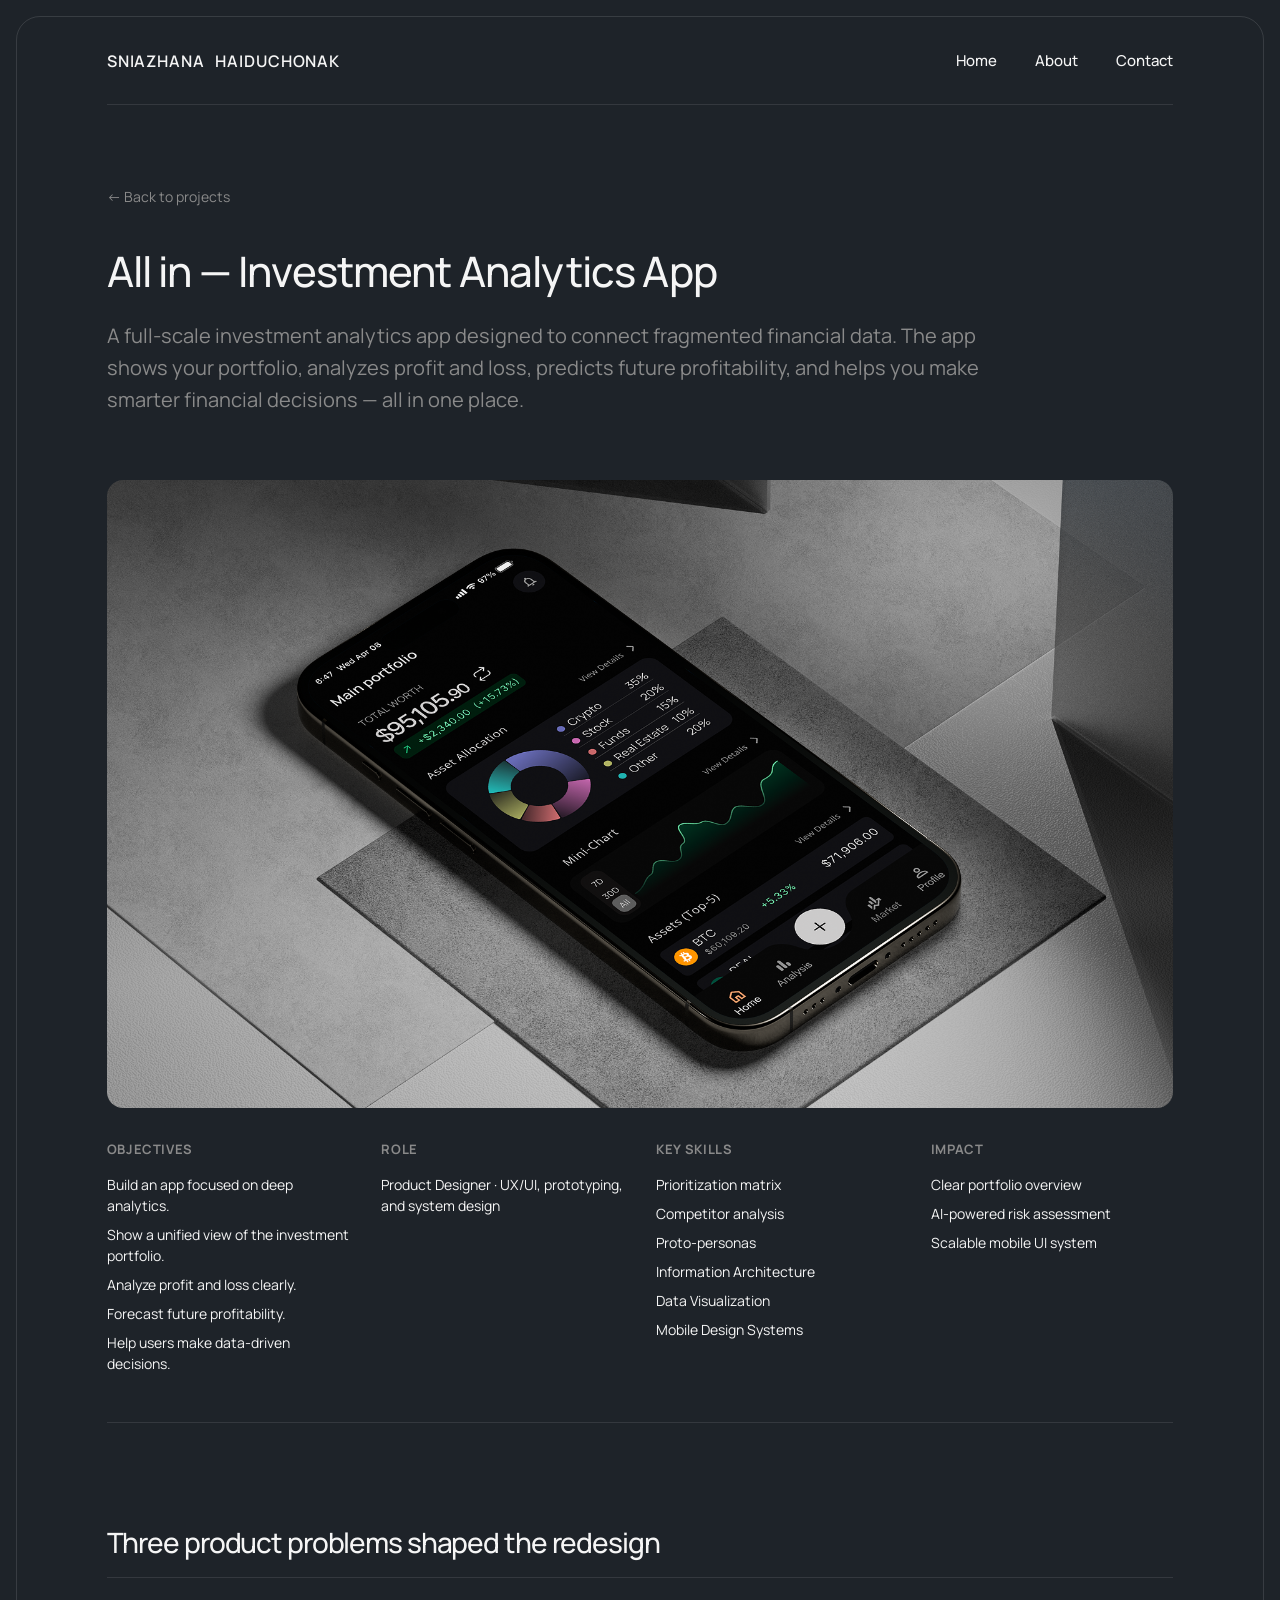
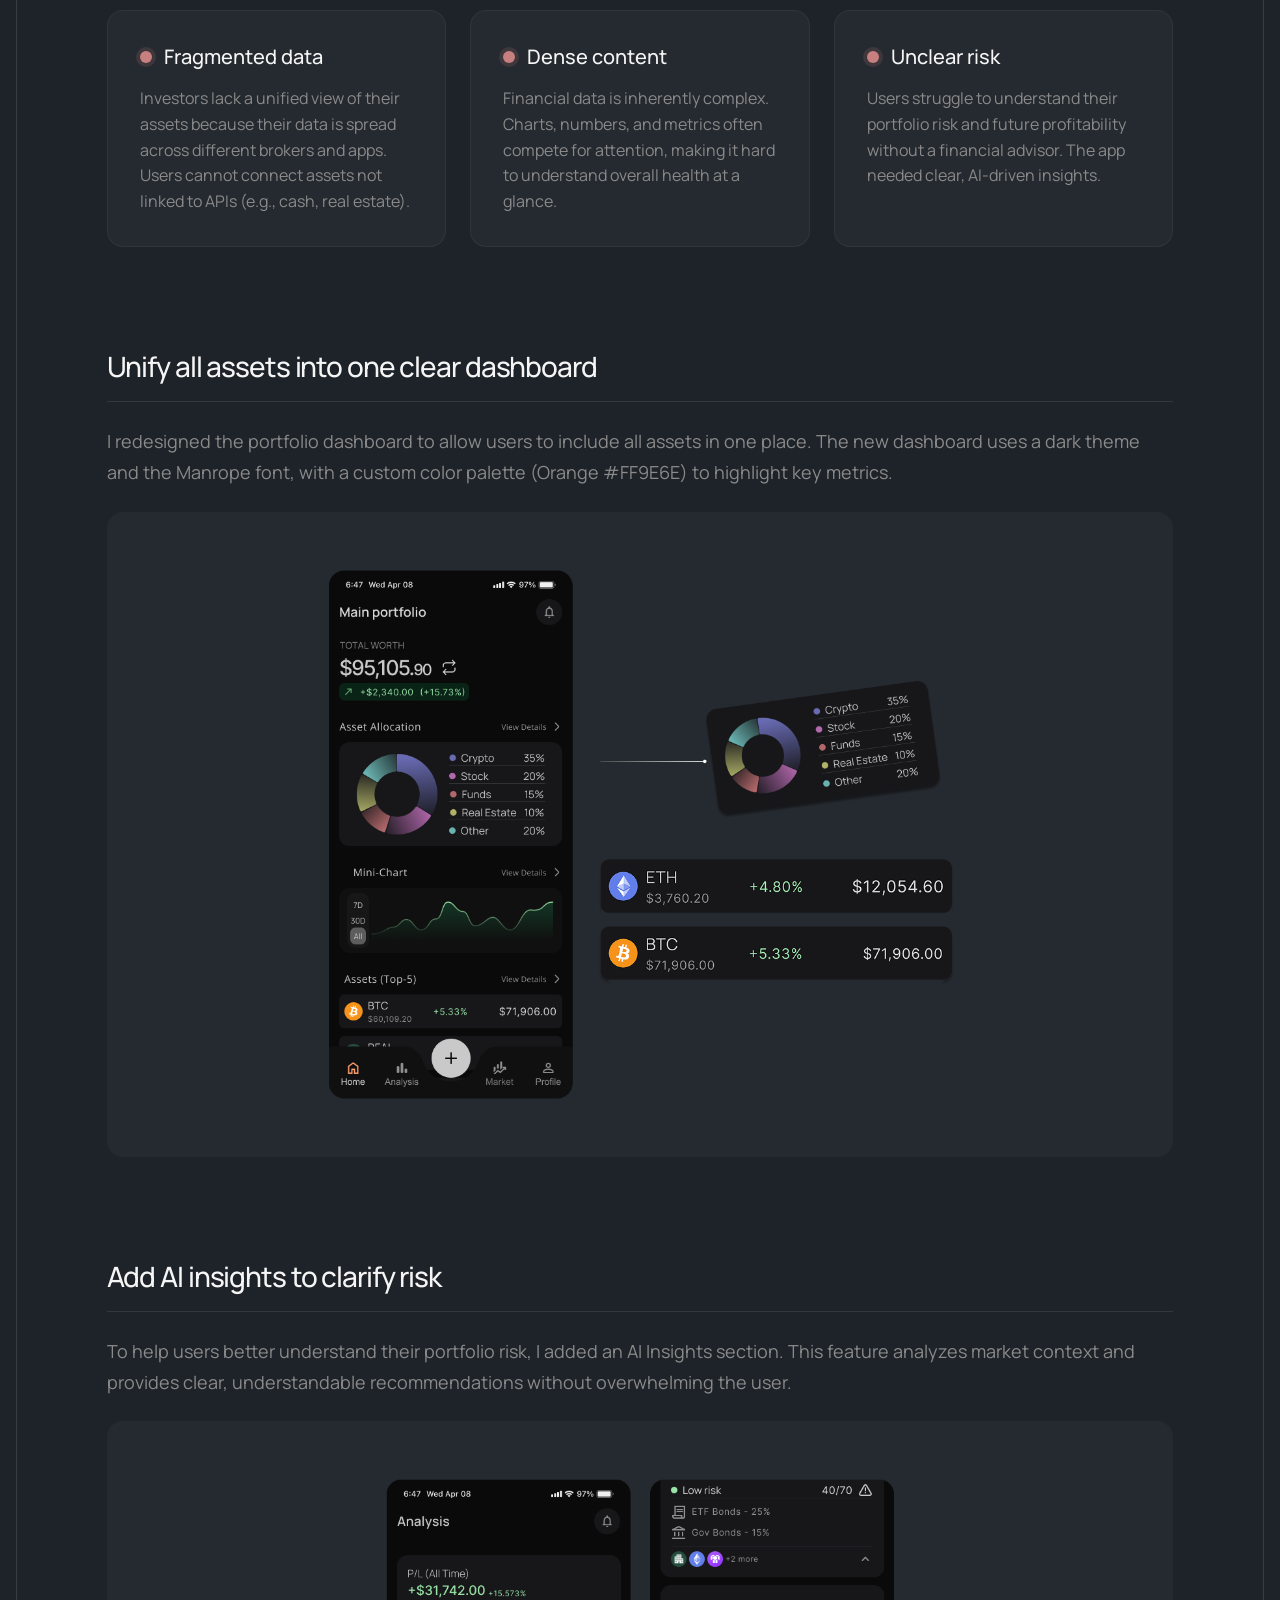
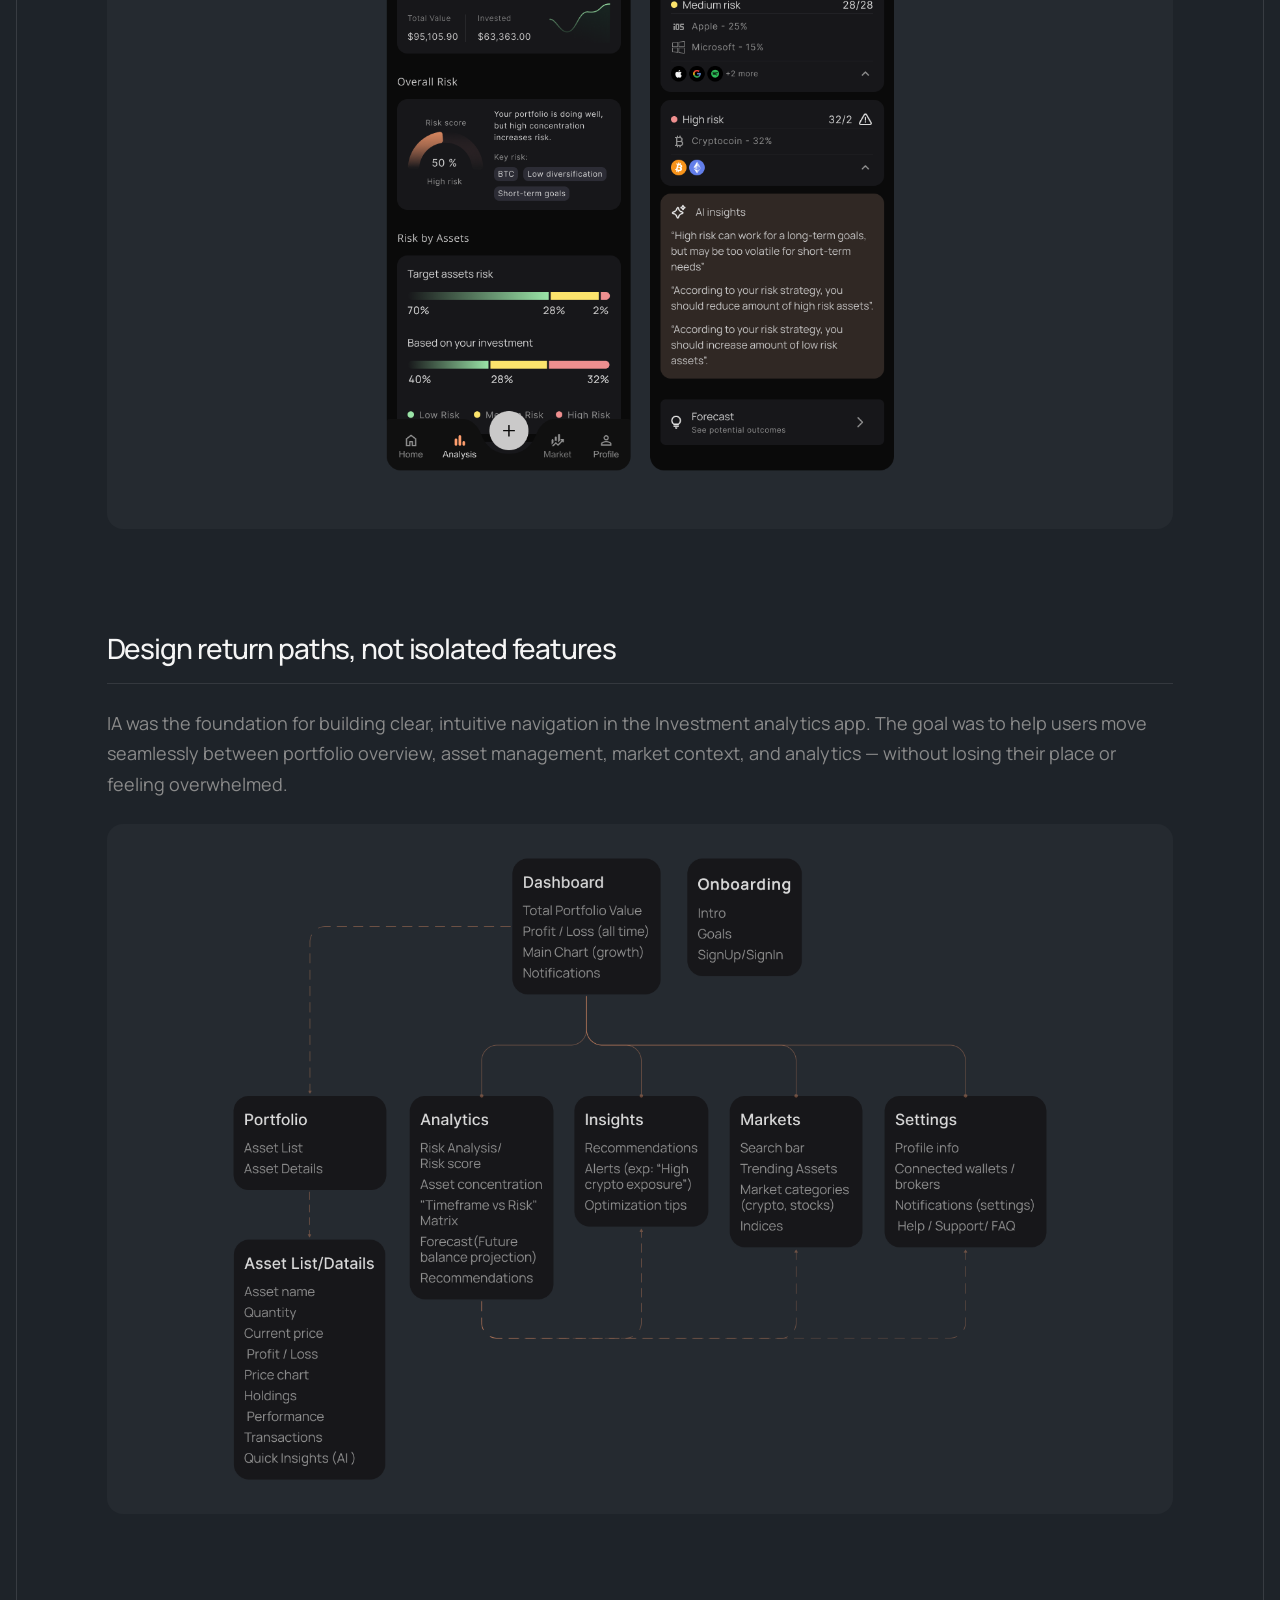
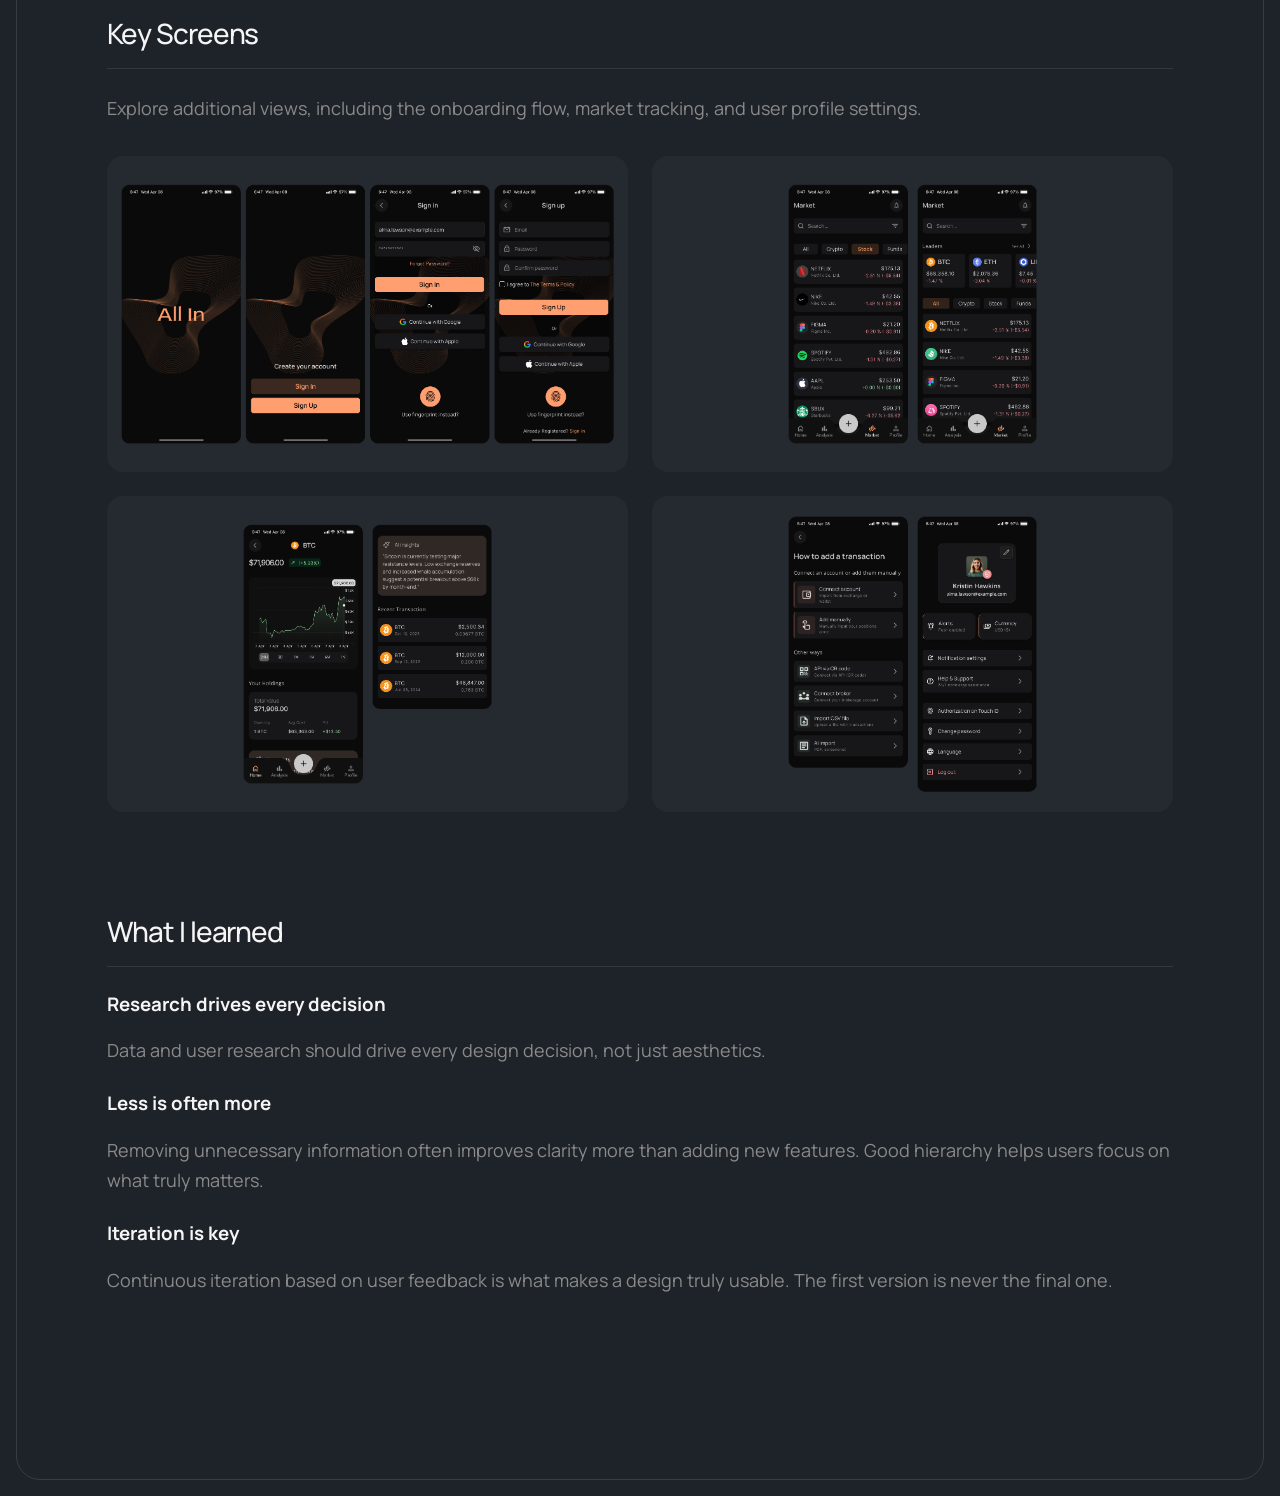
==== commit 62a20e28: "Change allin problems card" ====
--- a/allin-case.html
+++ b/allin-case.html
@@ -154,6 +154,64 @@
       padding: 0;
       display: block;
     }
+        /* Сетка для карточек проблем */
+    .problems-grid {
+      display: grid;
+      grid-template-columns: repeat(3, 1fr);
+      gap: 24px;
+      margin-top: 32px;
+    }
+
+    /* Стиль самой карточки */
+    .problem-card {
+      background: #252A30; /* Чуть светлее фона */
+      border: 1px solid rgba(245, 245, 245, 0.05); /* Еле заметная рамка */
+      border-radius: 16px;
+      padding: 32px;
+      display: flex;
+      flex-direction: column;
+      gap: 16px;
+    }
+
+    /* Заголовок с точкой */
+    .problem-card-header {
+      display: flex;
+      align-items: center;
+      gap: 12px;
+    }
+
+    .problem-dot {
+      width: 12px;
+      height: 12px;
+      border-radius: 50%;
+      flex-shrink: 0;
+    }
+
+    .dot-red {
+      background: #C77F7F; /* Приглушенный красный (как на скриншоте) */
+      box-shadow: 0 0 0 4px rgba(199, 127, 127, 0.15); /* Легкое свечение */
+    }
+
+    .problem-card h3 {
+      margin: 0;
+      font-size: 20px;
+      font-weight: 500;
+      color: var(--primary);
+    }
+
+    .problem-card p {
+      margin: 0;
+      font-size: 16px;
+      line-height: 1.6;
+      color: var(--secondary);
+    }
+
+    /* Адаптив для мобильных */
+    @media (max-width: 900px) {
+      .problems-grid {
+        grid-template-columns: 1fr; /* В одну колонку */
+      }
+    }
 
     /* Адаптив */
     @media (max-width: 900px) {
@@ -231,23 +289,36 @@
         <!-- Проблемы -->
         <div class="case-section">
           <h2>Three product problems shaped the redesign</h2>
+                  <div class="case-section">
+         
           
-          <div class="problem-item">
-            <span class="problem-number">01</span>
-            <h3>Fragmented data across platforms</h3>
-            <p>Investors lack a unified view of their assets because their data is spread across different brokers and apps. Users cannot connect assets not linked to APIs (e.g., cash, real estate) in a single app.</p>
-          </div>
-
-          <div class="problem-item">
-            <span class="problem-number">02</span>
-            <h3>Dense content without hierarchy</h3>
-            <p>Financial data is inherently complex. Charts, numbers, and metrics often compete for attention, making it hard for users to understand their portfolio's overall health at a glance.</p>
-          </div>
-
-          <div class="problem-item">
-            <span class="problem-number">03</span>
-            <h3>Unclear risk and profitability</h3>
-            <p>Users struggle to understand their portfolio risk and future profitability without the help of a financial advisor. The app needed to provide clear, AI-driven insights.</p>
+          <div class="problems-grid">
+            <!-- Карточка 1 -->
+            <div class="problem-card">
+              <div class="problem-card-header">
+                <span class="problem-dot dot-red"></span>
+                <h3>Fragmented data</h3>
+              </div>
+              <p>Investors lack a unified view of their assets because their data is spread across different brokers and apps. Users cannot connect assets not linked to APIs (e.g., cash, real estate).</p>
+            </div>
+
+            <!-- Карточка 2 -->
+            <div class="problem-card">
+              <div class="problem-card-header">
+                <span class="problem-dot dot-red"></span>
+                <h3>Dense content</h3>
+              </div>
+              <p>Financial data is inherently complex. Charts, numbers, and metrics often compete for attention, making it hard to understand overall health at a glance.</p>
+            </div>
+
+            <!-- Карточка 3 -->
+            <div class="problem-card">
+              <div class="problem-card-header">
+                <span class="problem-dot dot-red"></span>
+                <h3>Unclear risk</h3>
+              </div>
+              <p>Users struggle to understand their portfolio risk and future profitability without a financial advisor. The app needed clear, AI-driven insights.</p>
+            </div>
           </div>
         </div>
 
@@ -303,5 +374,34 @@
       </div>
     </main>
   </div>
+    
+    <!-- Кнопка Наверх -->
+  <button id="scrollToTopBtn" class="scroll-to-top" aria-label="Scroll to top">
+    <svg width="24" height="24" viewBox="0 0 24 24" fill="none" stroke="currentColor" stroke-width="2" stroke-linecap="round" stroke-linejoin="round">
+      <path d="M12 19V5M5 12l7-7 7 7"/>
+    </svg>
+  </button>
+
+  <script>
+    const scrollToTopBtn = document.getElementById("scrollToTopBtn");
+
+    // Отслеживаем прокрутку страницы
+    window.onscroll = function() {
+      // Если прокрутили больше 300 пикселей вниз
+      if (document.body.scrollTop > 300 || document.documentElement.scrollTop > 300) {
+        scrollToTopBtn.classList.add("show"); // Показываем кнопку
+      } else {
+        scrollToTopBtn.classList.remove("show"); // Скрываем кнопку
+      }
+    };
+
+    // При клике на кнопку
+    scrollToTopBtn.addEventListener("click", function() {
+      window.scrollTo({
+        top: 0,
+        behavior: "smooth" // Плавная прокрутка
+      });
+    });
+  </script>
 </body>
 </html>
--- a/style.css
+++ b/style.css
@@ -114,7 +114,7 @@
   align-items: center;
   gap: 18px;
   border: 1px solid var(--accent);
-  border-radius: 999px;
+  border-radius: 12px;
   background: var(--accent);
   font-size: 15px;
   font-weight: 600;
@@ -122,8 +122,9 @@
 }
 
 .button:hover {
-  background: #52748E;
-  transform: translateY(-2px);
+  background: #52748E; /* Более светлый оттенок синего (был #52748E) */
+  border-color: #52748E;
+  transform: translateY(-2px); /* Легкий подскок вверх */
 }
 
 .hero-meta {
@@ -202,11 +203,11 @@
 }
 
 .project-tags span {
-  font-size: 12px;
-  font-weight: 500;
-  padding: 4px 12px;
+  font-size: 14px;
+  font-weight: 500;
+  padding: 6px 12px;
   background: rgb(245 245 245 / 10%);
-  border-radius: 999px;
+  border-radius: 8px;
   color: var(--primary);
 }
 
@@ -303,7 +304,7 @@
 }
 
 .detail-title {
-  font-size: 13px;
+  font-size: 15px;
   font-weight: 600;
   letter-spacing: 0.05em;
   color: var(--primary);
@@ -323,7 +324,7 @@
 }
 
 .detail-list li {
-  font-size: 14px;
+  font-size: 15px;
   line-height: 1.5;
   color: var(--secondary);
   overflow-wrap: break-word; 
@@ -336,7 +337,7 @@
 }
 
 .detail-list .date {
-  font-size: 13px;
+  font-size: 15px;
   opacity: 0.7;
   margin-top: 2px;
   display: inline-block;
@@ -396,3 +397,167 @@
   .navigation a { font-size: 13px; }
   .hero-meta { flex-direction: column; }
 }
+/* =========================================
+   КНОПКА СКРОЛЛА НАВЕРХ
+   ========================================= */
+.scroll-to-top {
+  position: fixed;
+  bottom: 40px;
+  right: 40px;
+  width: 50px;
+  height: 50px;
+  background: var(--accent); /* Ваш синий цвет */
+  color: var(--primary); /* Белая стрелка */
+  border: none;
+  border-radius: 50%;
+  display: flex;
+  align-items: center;
+  justify-content: center;
+  cursor: pointer;
+  z-index: 999;
+  
+  /* Изначально кнопка скрыта и сдвинута вниз */
+  opacity: 0;
+  visibility: hidden;
+  transform: translateY(20px);
+  transition: all 0.3s ease;
+  
+  box-shadow: 0 4px 12px rgba(0, 0, 0, 0.3);
+}
+
+/* Класс, который будет добавляться при скролле */
+.scroll-to-top.show {
+  opacity: 1;
+  visibility: visible;
+  transform: translateY(0);
+}
+
+.scroll-to-top:hover {
+  background: #52748E; /* Чуть светлее при наведении */
+  transform: translateY(-4px); /* Легкий подскок */
+}
+
+/* На мобильных телефонах делаем кнопку чуть меньше и ближе к краю */
+@media (max-width: 700px) {
+  .scroll-to-top {
+    bottom: 20px;
+    right: 20px;
+    width: 44px;
+    height: 44px;
+  }
+}
+/* =========================================
+   БЛОК КОНТАКТОВ (CTA)
+   ========================================= */
+.cta-block {
+  background-color: #2A3644; /* Ваш выбранный темно-синий цвет */
+  border-radius: 24px;
+  padding: 64px;
+  display: flex;
+  justify-content: space-between;
+  align-items: center;
+  gap: 40px;
+  margin-bottom: 32px;
+  border: 1px solid rgba(245, 245, 245, 0.05); /* Еле заметная рамка для объема */
+}
+
+.cta-content h2 {
+  color: #FFFFFF;
+  margin-top: 0;
+  margin-bottom: 16px;
+  font-size: clamp(32px, 4vw, 48px);
+  line-height: 1.1;
+  letter-spacing: -.02em;
+}
+
+.cta-content p {
+  color: #A0AAB5; /* Светло-серый, чтобы текст не сливался */
+  font-size: 18px;
+  margin: 0;
+  max-width: 500px;
+  line-height: 1.5;
+}
+
+.cta-actions {
+  display: flex;
+  gap: 24px;
+  flex-shrink: 0;
+  align-items: center; /* <--- Вот это выравнивает кнопку и ссылку по центру */
+}
+
+/* Белые кнопки с синим текстом */
+.button-cta {
+  display: inline-flex;
+  align-items: center;
+  gap: 12px;
+  padding: 16px 24px;
+  background: #F5F5F5; /* Белый фон */
+  color: #1E2329; /* Ваш синий акцент для текста */
+  border: none;
+  border-radius: 12px;
+  font-size: 15px;
+  font-weight: 600;
+  text-decoration: none;
+  transition: transform 0.2s ease, background 0.2s ease;
+
+  margin-top: 32px; /* <--- ДОБАВИТЬ ЭТУ СТРОКУ для отступа от текста */
+}
+
+.button-cta:hover {
+  background: #E0E0E0; /* Чуть темнее белого, чтобы было видно наведение */
+  transform: translateY(-2px); /* Легкий подскок вверх */
+}
+
+/* Адаптив для мобильных (чтобы блок не ломался) */
+@media (max-width: 900px) {
+  .cta-block {
+    flex-direction: column;
+    align-items: flex-start;
+    padding: 40px;
+    gap: 32px;
+  }
+  .cta-actions {
+  display: flex;
+  gap: 24px;
+  flex-shrink: 0;
+  align-items: center; /* <--- Вот это выравнивает кнопку и ссылку по центру */
+}
+  .button-cta {
+    width: 100%;
+    justify-content: center;
+  }
+}
+/* Ссылка Email */
+.cta-link {
+  display: inline-flex;
+  align-items: center;
+  color: #F5F5F5; 
+  font-size: 16px;
+  font-weight: 500;
+  text-decoration: none;
+  border-bottom: 1px solid #F5F5F5; 
+  padding-bottom: 2px;
+  margin-top: 0; /* Убираем лишний сдвиг */
+  transition: color 0.2s ease, border-color 0.2s ease;
+}
+
+.cta-link:hover {
+  color: #A0AAB5; /* Светло-серый цвет текста */
+  border-color: #A0AAB5; /* Светло-серая линия подчеркивания */
+}
+/* Выравниваем кнопки в блоке контактов по центру */
+.cta-actions {
+  display: flex;
+  gap: 24px;
+  align-items: center;
+}
+
+/* Переопределяем отступ для кнопки ТОЛЬКО внутри блока контактов */
+.cta-block .button-cta {
+  margin-top: 0; /* Убираем прилипание в контактах */
+}
+
+/* Переопределяем отступ для ссылки ТОЛЬКО внутри блока контактов */
+.cta-block .cta-link {
+  margin-top: 0;
+}
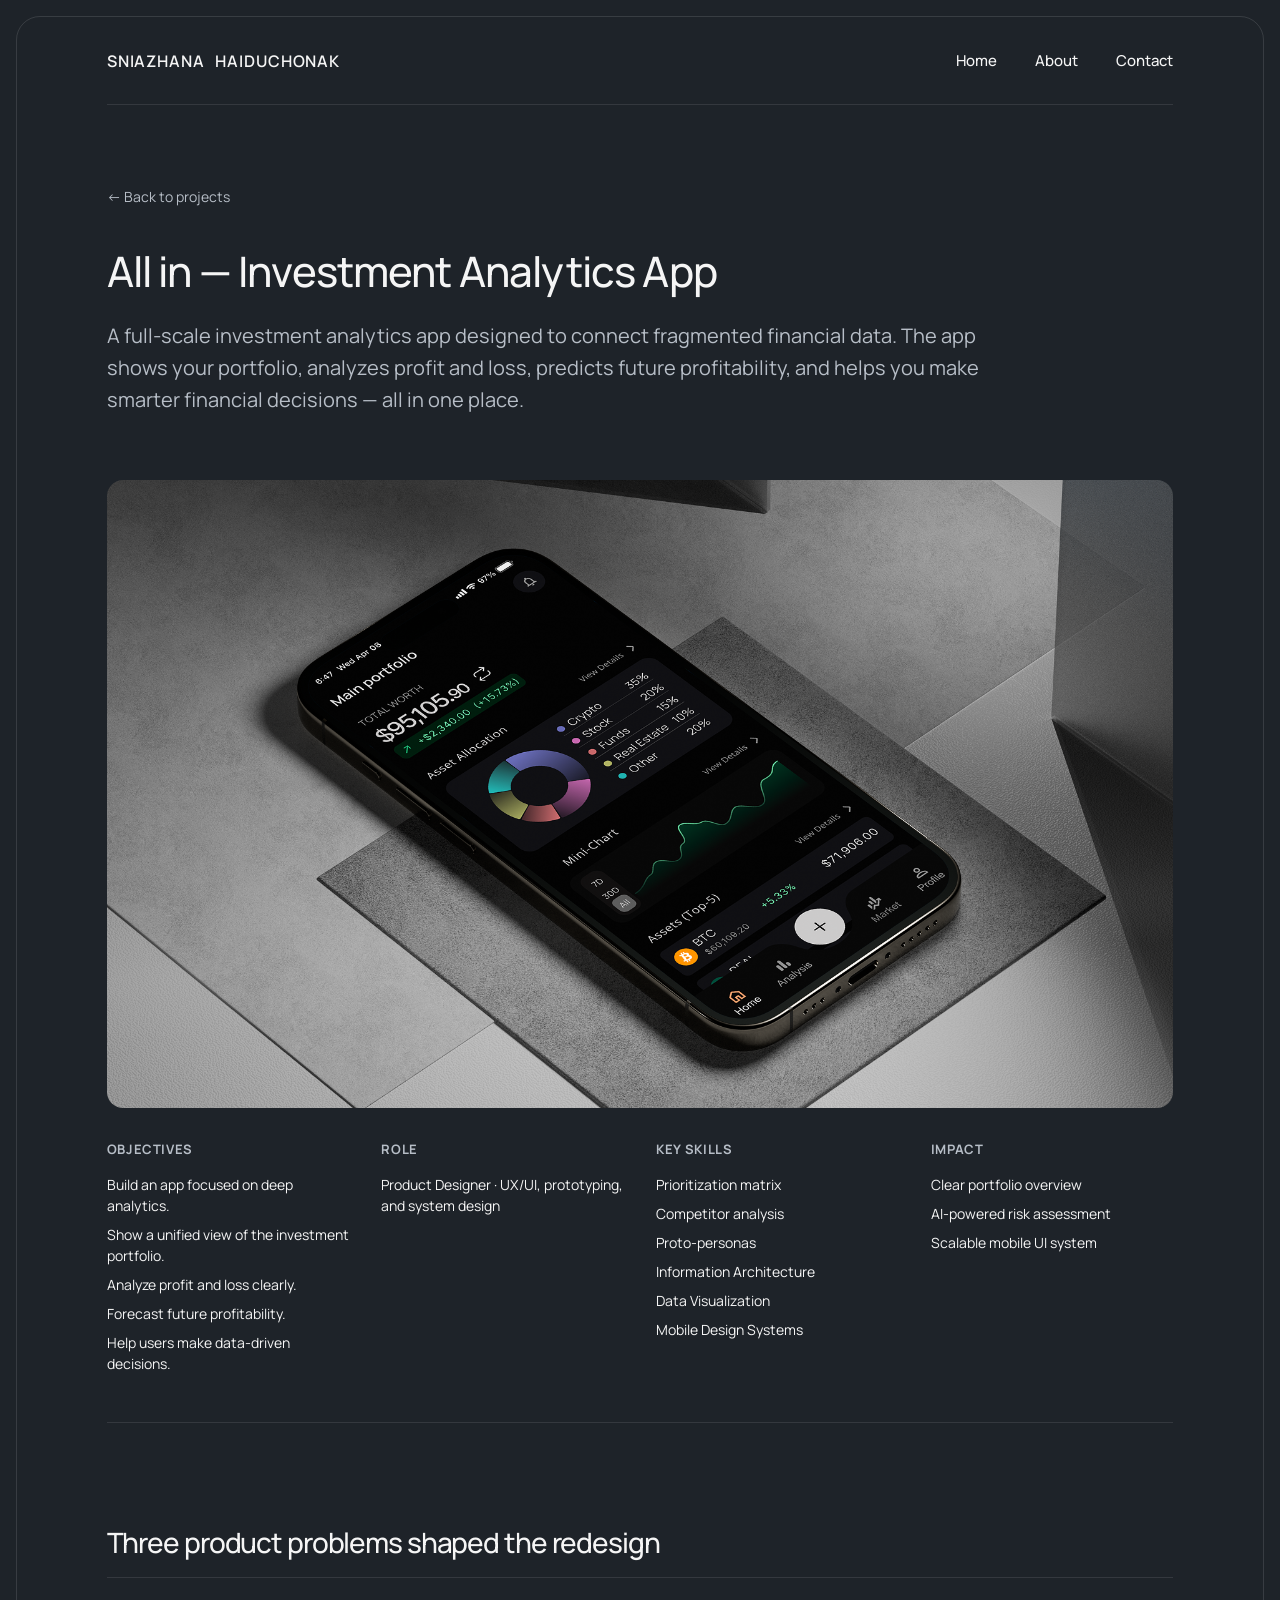
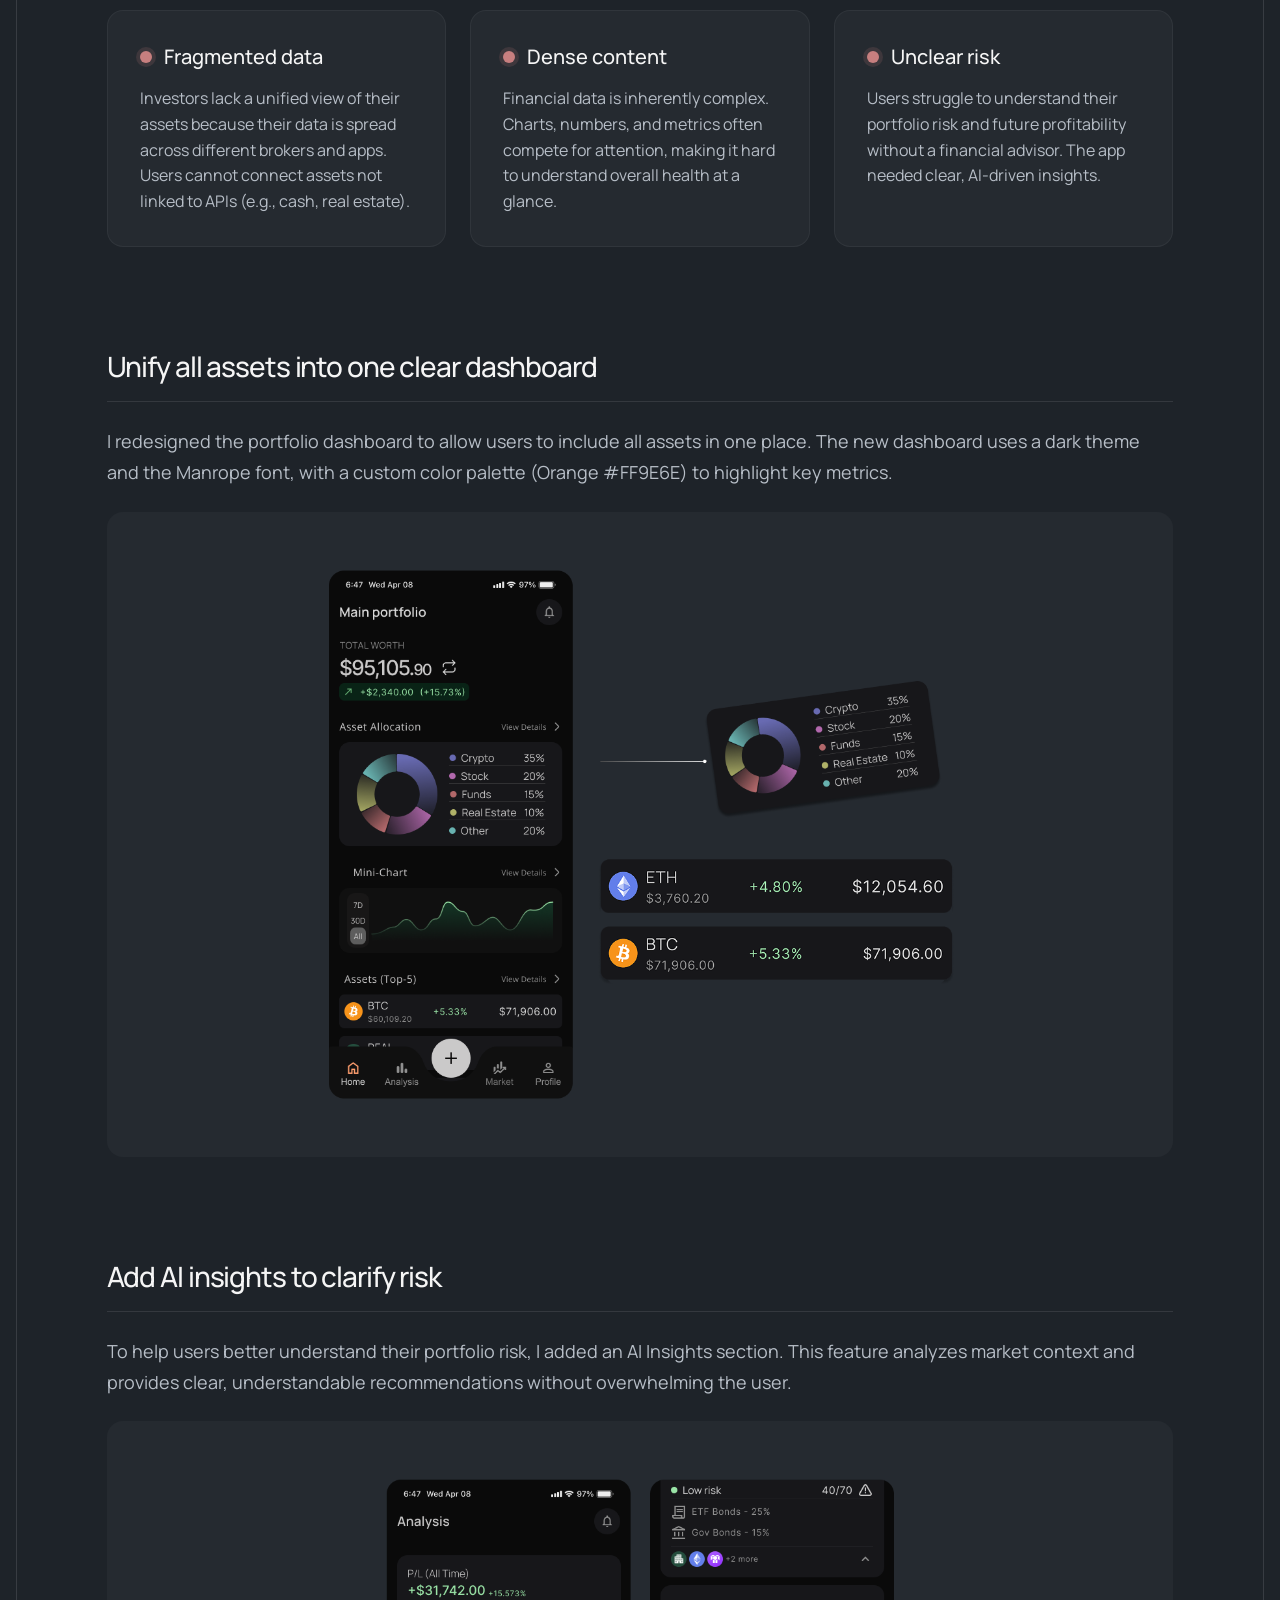
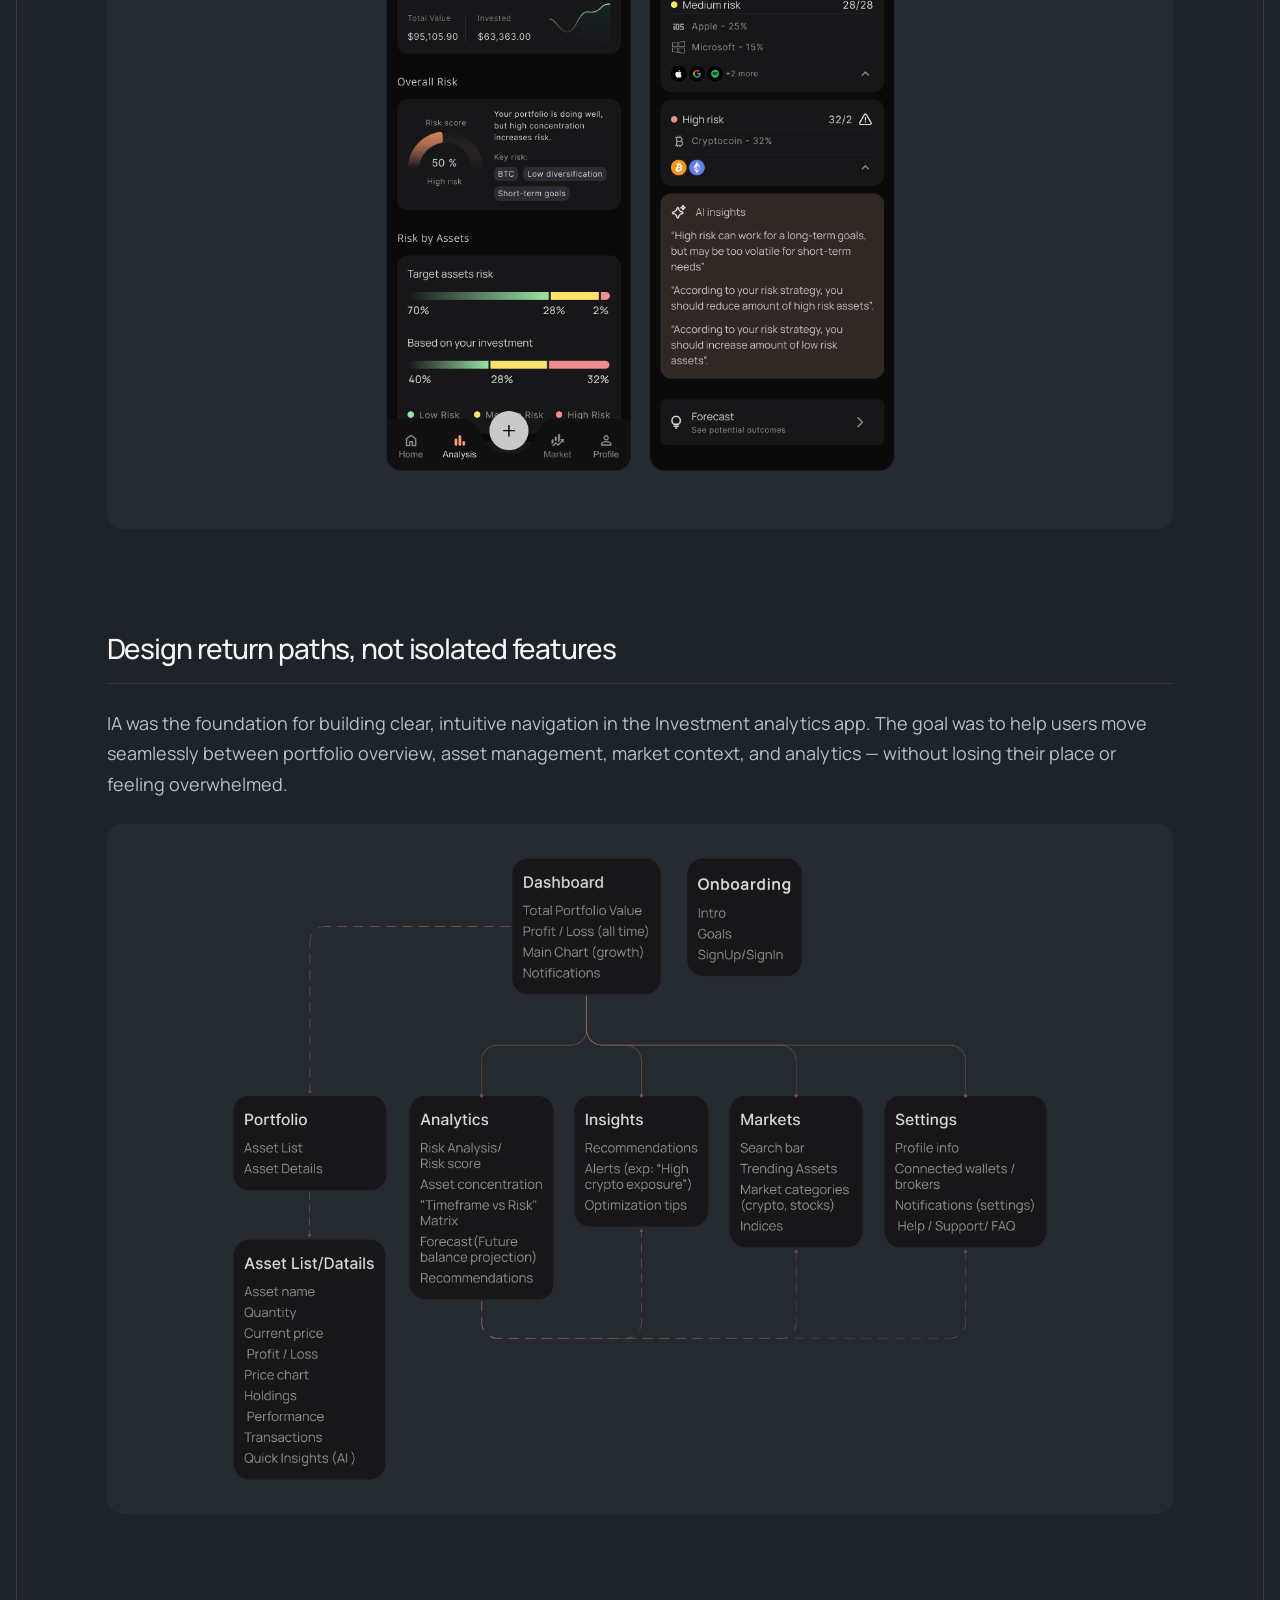
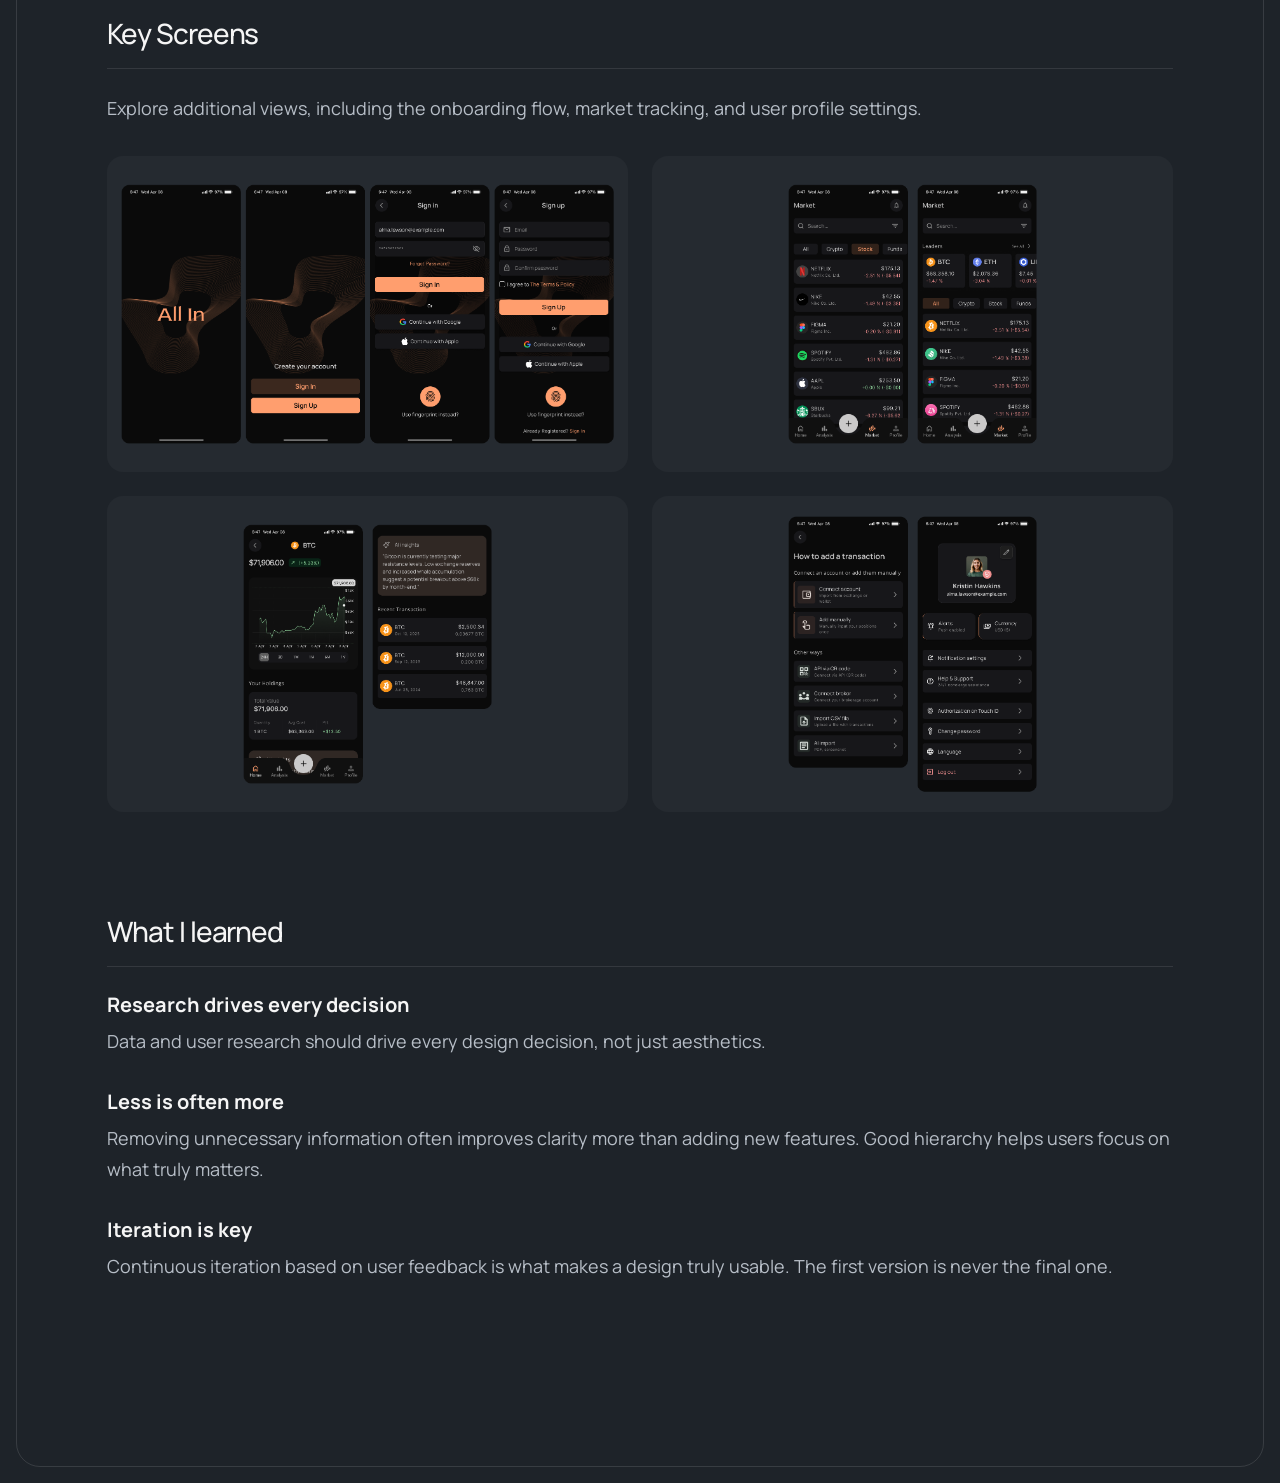
==== commit c1df0549: "Update block  02-Abut" ====
--- a/allin-case.html
+++ b/allin-case.html
@@ -91,6 +91,17 @@
       padding-bottom: 16px; 
       color: var(--primary);
     }
+        /* Убираем лишний отступ у текста под заголовками h3 */
+    .case-section h3 + p {
+      margin-top: 8px; /* Текст встанет близко к заголовку */
+      margin-bottom: 32px; /* А вот снизу добавим отступ, чтобы отделить от следующего пункта */
+    }
+
+    /* Для самих заголовков h3 */
+    .case-section h3 {
+      margin-bottom: 0; /* Убираем нижний отступ у заголовка */
+      font-size: 20px; /* На всякий случай проверяем размер */
+    }
     
     .case-section p { 
       font-size: 18px; 
--- a/style.css
+++ b/style.css
@@ -3,7 +3,7 @@
 :root {
   --background: #1E2329;
   --primary: #F5F5F5;
-  --secondary: #8A8A8A;
+  --secondary: #B7BEC7;
   --accent: #45657E;
   --gutter: clamp(24px, 7vw, 100px);
 }
@@ -163,7 +163,7 @@
 }
 
 /* =========================================
-   НОВЫЙ ФОРМАТ КЕЙСОВ (КАК У ANTON NEVIN)
+   НОВЫЙ ФОРМАТ КЕЙСОВ 
    ========================================= */
 
 .work-grid {
@@ -345,7 +345,7 @@
 
 h2 {
   margin: 32px 0 14px;
-  font-size: clamp(36px, 5vw, 64px);
+  font-size: clamp(36px, 5vw, 48px);
   font-weight: 500;
   letter-spacing: -.04em;
 }
@@ -560,4 +560,61 @@
 /* Переопределяем отступ для ссылки ТОЛЬКО внутри блока контактов */
 .cta-block .cta-link {
   margin-top: 0;
+}
+/* =========================================
+   СТИЛИ ДЛЯ БЛОКА ОБРАЗОВАНИЯ
+   ========================================= */
+
+/* Заголовок секции */
+.detail-title {
+  font-family: 'Manrope', sans-serif;
+  font-size: 28px; /* Как вы просили */
+  font-weight: 500;
+  color: var(--primary);
+  margin-bottom: 24px; /* Отступ от заголовка до списка */
+  text-transform: none; /* Убираем капс, если он был */
+  border-bottom: none; /* Убираем линию, если она была */
+  padding-bottom: 0;
+}
+
+/* Контейнер для всего списка */
+.education-list {
+  display: flex;
+  flex-direction: column;
+  gap: 24px; /* Отступ между секциями (ВУЗами/курсами) */
+}
+
+/* Одна секция (ВУЗ/Курс) */
+.edu-item {
+  display: flex;
+  flex-direction: column;
+  gap: 4px; /* Отступ между строчками внутри секции */
+}
+
+/* Название учебного заведения */
+.edu-school {
+  font-family: 'Manrope', sans-serif;
+  font-size: 16px; /* Как вы просили */
+  font-weight: 600; /* Жирный */
+  color: var(--primary);
+  line-height: 1.4;
+}
+
+/* Название курса */
+.edu-course {
+  font-family: 'Manrope', sans-serif;
+  font-size: 16px; /* Как вы просили */
+  font-weight: 400;
+  color: var(--secondary);
+  line-height: 1.4;
+}
+
+/* Даты */
+.edu-date {
+  font-family: 'Manrope', sans-serif;
+  font-size: 16px; /* Такой же размер, как у .edu-course */
+  font-weight: 400; /* Такой же вес, как у .edu-course */
+  color: var(--secondary); /* Такой же цвет, как у .edu-course */
+  line-height: 1.4;
+  /* Убрали opacity: 0.7, чтобы цвет был насыщенным */
 }
